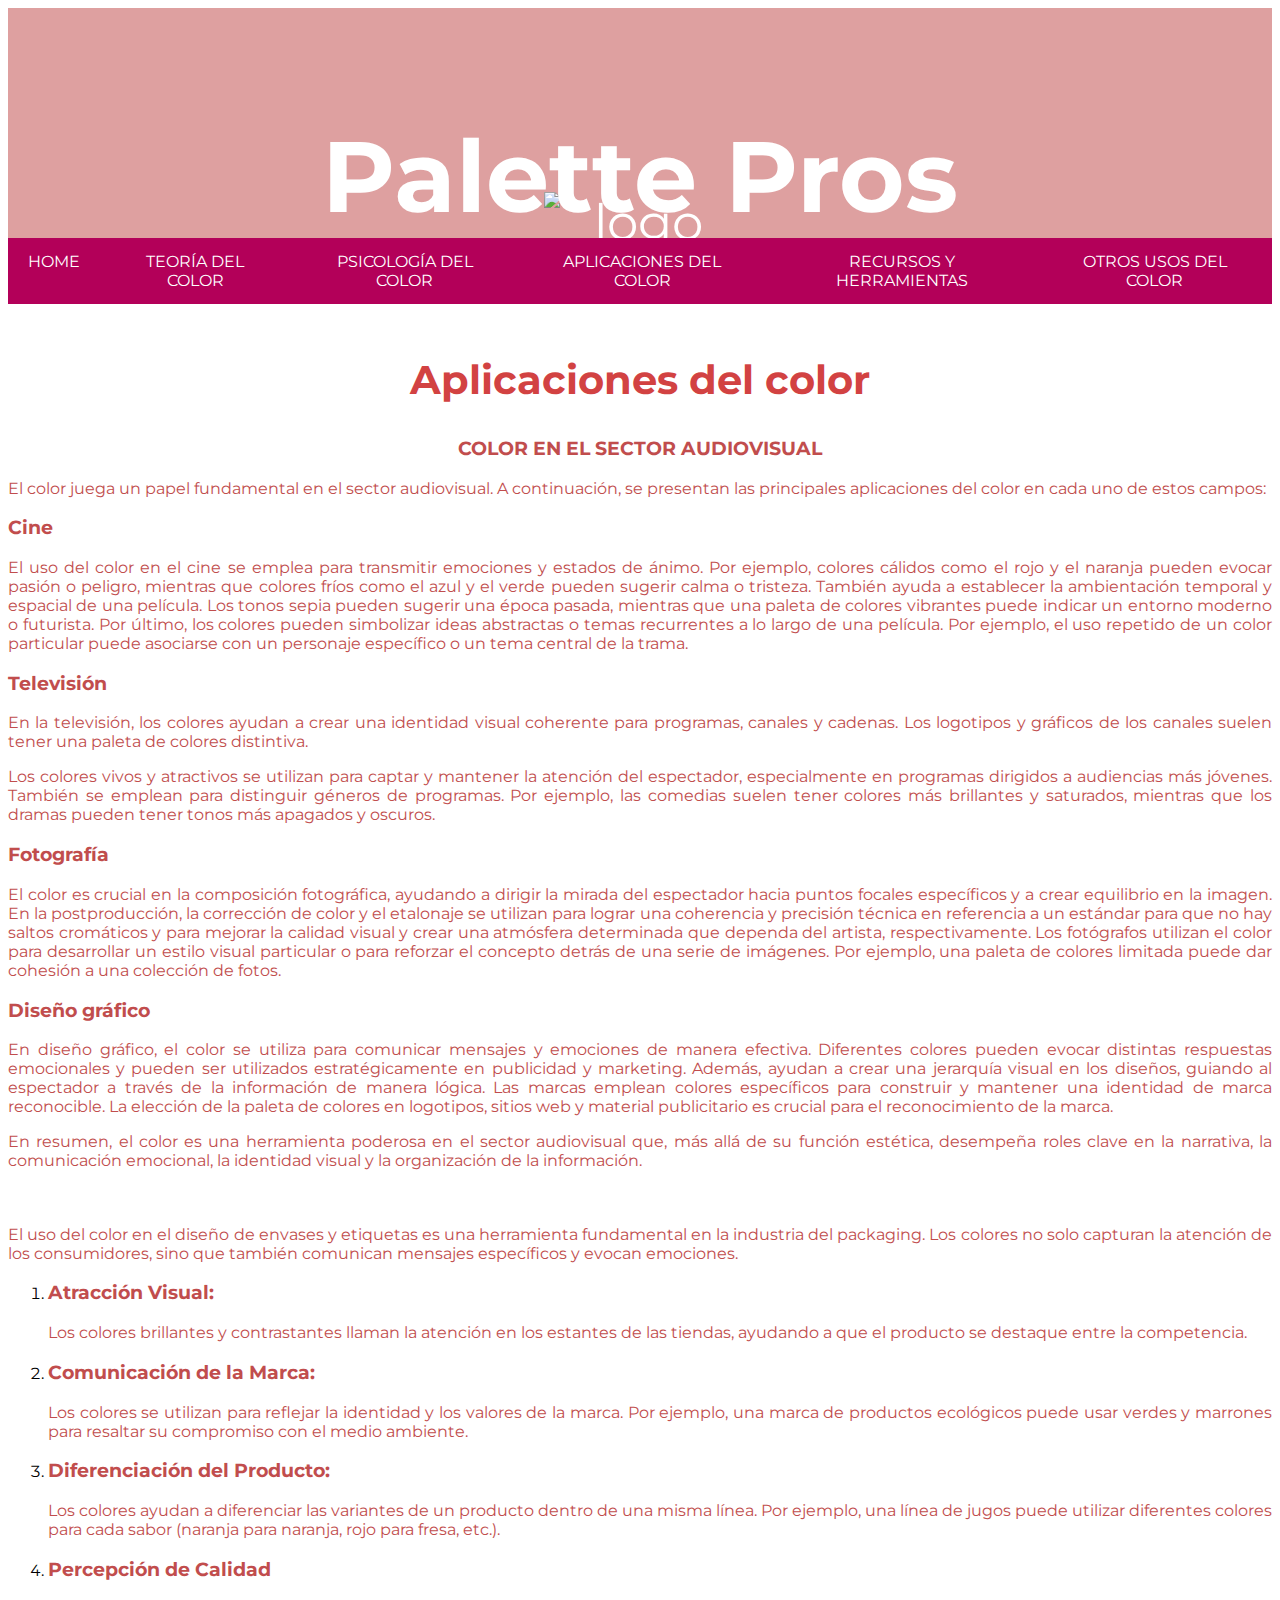
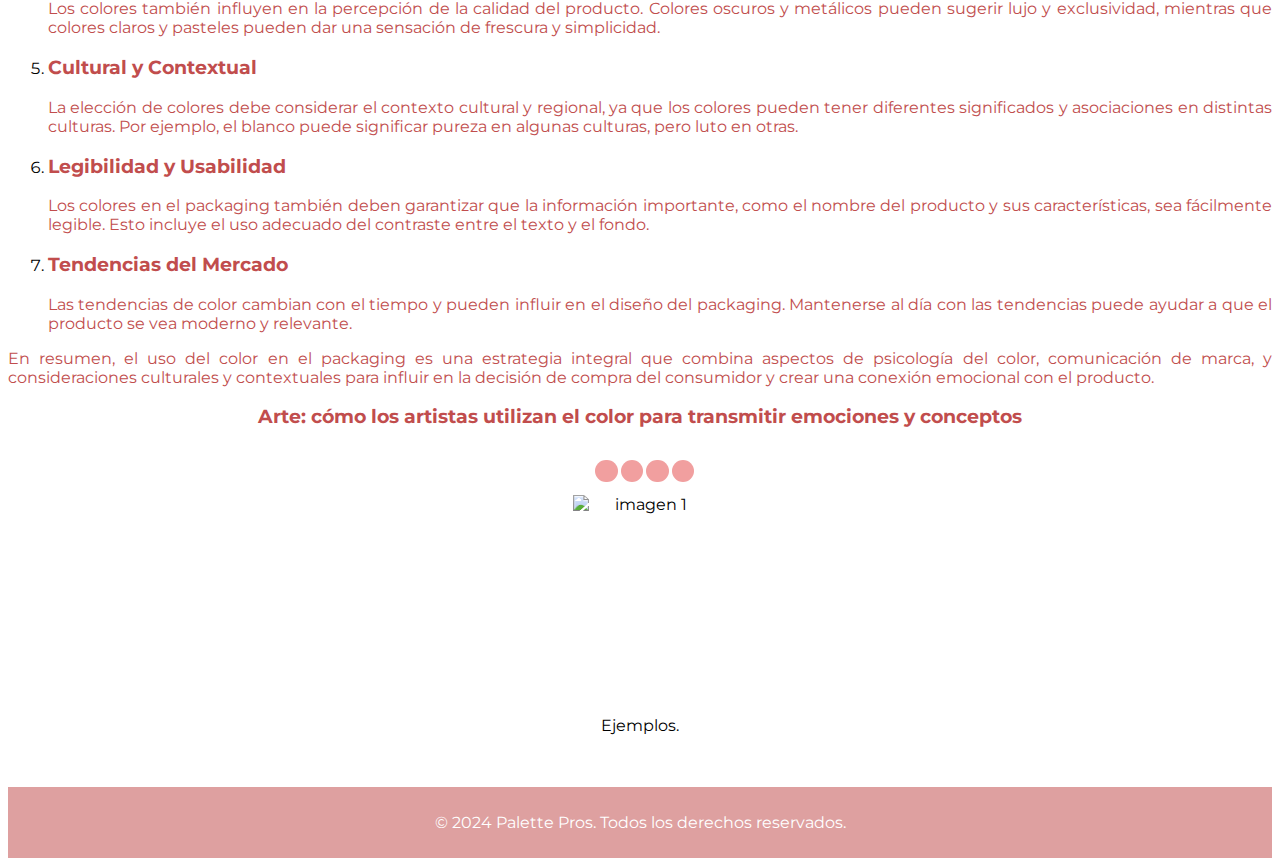
==== APLICACIONES DEL COLOR.html @ 99c12adb "palettepros" ====
<!doctype html>
<html>
<head>
<meta charset="utf-8">
<link rel="stylesheet" href="CSS TRABAJO.css">
<title>APLICACIONES DEL COLOR</title>
<style>
	@import url('https://fonts.googleapis.com/css2?family=Montserrat:ital,wght@0,100..900;1,100..900&display=swap');
</style>
</head>

<body>
	<header>
		<hgroup>
			<div class="container">
                <h1>Palette Pros</h1>
                    <figure class="logo">
                        <img src="imagenes/logo.png" alt="logo">
                    </figure>
                </div>
		</hgroup>
	</header>
	<nav>
	
		<ul>
		
			<li><a href="HOME.html">HOME</a></li>
			<li><a href="TEORIA DEL COLOR.html">TEORÍA DEL COLOR</a></li>
			<li><a href="PSICOLOGIA DEL COLOR.html">PSICOLOGÍA DEL COLOR</a></li>
            <li><a href="APLICACIONES DEL COLOR.html">APLICACIONES DEL COLOR</a></li>
			<li><a href="RECURSOS Y HERRAMIENTAS.html">RECURSOS Y HERRAMIENTAS</a></li>
			<li><a href="OTROS USOS DEL COLOR.html">OTROS USOS DEL COLOR</a></li>
		
		</ul>
	</nav>
	
		<main>
			<div id="info3" class="info-section">
				<h2>Aplicaciones del color</h2>
					<h3 div class="titulo"> COLOR EN EL SECTOR AUDIOVISUAL</h3>
						   
					 <p>El color juega un papel fundamental en el sector audiovisual. A continuación, se presentan las principales aplicaciones del color en cada uno de estos campos:</p>
							 
						   <h3>Cine</h3>
						   
					 <p> El uso del color en el cine se emplea para transmitir emociones y estados de ánimo. Por ejemplo, colores cálidos como el rojo y el naranja pueden evocar pasión o peligro, mientras que colores fríos como el azul y el verde pueden sugerir calma o tristeza. También ayuda a establecer la ambientación temporal y espacial de una película. Los tonos sepia pueden sugerir una época pasada, mientras que una paleta de colores vibrantes puede indicar un entorno moderno o futurista. Por último, los colores pueden simbolizar ideas abstractas o temas recurrentes a lo largo de una película. Por ejemplo, el uso repetido de un color particular puede asociarse con un personaje específico o un tema central de la trama.</p> 
							 
						   <h3> Televisión</h3>
						   
					 <p> En la televisión, los colores ayudan a crear una identidad visual coherente para programas, canales y cadenas. Los logotipos y gráficos de los canales suelen tener una paleta de colores distintiva.</p>
					 <p> Los colores vivos y atractivos se utilizan para captar y mantener la atención del espectador, especialmente en programas dirigidos a audiencias más jóvenes. También se emplean para distinguir géneros de programas. Por ejemplo, las comedias suelen tener colores más brillantes y saturados, mientras que los dramas pueden tener tonos más apagados y oscuros. </p> 
							 
						   <h3>Fotografía</h3>
						   
					 <p> El color es crucial en la composición fotográfica, ayudando a dirigir la mirada del espectador hacia puntos focales específicos y a crear equilibrio en la imagen. En la postproducción, la corrección de color y el etalonaje se utilizan para lograr una coherencia y precisión técnica en referencia a un estándar para que no hay saltos cromáticos y para mejorar la calidad visual y crear una atmósfera determinada que dependa del artista, respectivamente. Los fotógrafos utilizan el color para desarrollar un estilo visual particular o para reforzar el concepto detrás de una serie de imágenes. Por ejemplo, una paleta de colores limitada puede dar cohesión a una colección de fotos.</p> 
							 
						   <h3> Diseño gráfico </h3>
						   
					 <p> En diseño gráfico, el color se utiliza para comunicar mensajes y emociones de manera efectiva. Diferentes colores pueden evocar distintas respuestas emocionales y pueden ser utilizados estratégicamente en publicidad y marketing. Además, ayudan a crear una jerarquía visual en los diseños, guiando al espectador a través de la información de manera lógica. Las marcas emplean colores específicos para construir y mantener una identidad de marca reconocible. La elección de la paleta de colores en logotipos, sitios web y material publicitario es crucial para el reconocimiento de la marca. </p> 
					 <p> En resumen, el color es una herramienta poderosa en el sector audiovisual que, más allá de su función estética, desempeña roles clave en la narrativa, la comunicación emocional, la identidad visual y la organización de la información. </p> 
					 </article>
					 <article>

					 <p div class="article">El uso del color en el diseño de envases y etiquetas es una herramienta fundamental en la industria del packaging. Los colores no solo capturan la atención de los consumidores, sino que también comunican mensajes específicos y evocan emociones. </p>
					<ol type="1">
						<li><h3>Atracción Visual:</h3></li><p>Los colores brillantes y contrastantes llaman la atención en los estantes de las tiendas, ayudando a que el producto se destaque entre la competencia.</p>
						<li><h3>Comunicación de la Marca:</h3></li><p>Los colores se utilizan para reflejar la identidad y los valores de la marca. Por ejemplo, una marca de productos ecológicos puede usar verdes y marrones para resaltar su compromiso con el medio ambiente.</p>
						<li><h3>Diferenciación del Producto:</h3></li><p>Los colores ayudan a diferenciar las variantes de un producto dentro de una misma línea. Por ejemplo, una línea de jugos puede utilizar diferentes colores para cada sabor (naranja para naranja, rojo para fresa, etc.).</p>
						<li><h3>Percepción de Calidad</h3></li><p>Los colores también influyen en la percepción de la calidad del producto. Colores oscuros y metálicos pueden sugerir lujo y exclusividad, mientras que colores claros y pasteles pueden dar una sensación de frescura y simplicidad.</p>
						<li><h3>Cultural y Contextual</h3></li><p>La elección de colores debe considerar el contexto cultural y regional, ya que los colores pueden tener diferentes significados y asociaciones en distintas culturas. Por ejemplo, el blanco puede significar pureza en algunas culturas, pero luto en otras.</p>
						<li><h3>Legibilidad y Usabilidad</h3></li><p>Los colores en el packaging también deben garantizar que la información importante, como el nombre del producto y sus características, sea fácilmente legible. Esto incluye el uso adecuado del contraste entre el texto y el fondo.</p>
						<li><h3>Tendencias del Mercado</h3></li><p>Las tendencias de color cambian con el tiempo y pueden influir en el diseño del packaging. Mantenerse al día con las tendencias puede ayudar a que el producto se vea moderno y relevante.</p> 
					</ol>
					<p>En resumen, el uso del color en el packaging es una estrategia integral que combina aspectos de psicología del color, comunicación de marca, y consideraciones culturales y contextuales para influir en la decisión de compra del consumidor y crear una conexión emocional con el producto.</p>
					<h3 class="aplicaciones"> Arte: cómo los artistas utilizan el color para transmitir emociones y conceptos </h3>
				</article>
					<figure class="galeria">

						<div class="boton" id="bot1"></div>
						  <div class="boton" id="bot2"></div>
						  <div class="boton" id="bot3"></div>
						  <div class="boton" id="bot4"></div>
						 
	
						<div class="tira">
	
						<img src="imagenes/foto1.jpeg" alt="imagen 1">
						<img src="imagenes/foto2.jpeg" alt="imagen 2">
						<img src="imagenes/foto3.jpeg" alt="imagen 3">
						<img src="imagenes/foto4.jpeg" alt="imagen 4">
	
						</div>
					  
						<figcaption>Ejemplos.</figcaption>
	
					  </figure>
						
			</div>
           
            
        
            <footer>
                <div class="container">
                    <p>&copy; 2024 Palette Pros. Todos los derechos reservados.</p>
                </div>
            </footer>
		</main>
</body>
</html>
---- CSS TRABAJO.css ----
@charset "utf-8";
/* CSS Document */
a{text-decoration: none;color: #d35151;}

nav ul{text-decoration: none;}      

body {font-family: "Montserrat", sans-serif;font-optical-sizing: auto;font-weight:weight;font-style: normal;}

.container {width: 80%;margin: auto;overflow: hidden;}

header {background: #dea0a0;color: #fff;padding-top: 40px; font-size: 50px; text-align: center;}

header a {color: #fff;text-decoration: none;text-transform: uppercase;font-size: 16px;}

header ul {padding: 0;list-style: none;}

header li {display: inline;padding: 0 20px 0 20px;}

header #branding {text-align: center;}

header nav {text-align: center;margin-top: 10px;}

section {padding: 20px 0;text-align: center;}

section#home {background: #edd3d7;color: #d38585; text-align: center;}

section#about, section#contact {background: #fff;color: #d35151;text-align: center;}

section#portfolio {background: #fff;color: #d35151;text-align: left;}

section h2 {padding-bottom: 10px;margin-bottom: 20px;border-bottom: 1px solid #dea0a0;text-align: center;}

footer {background: #dea0a0;color: #fff;text-align: center;padding: 10px 0;margin-top: 20px;}

.info-section{text-align: justify;}

.titulo{text-align: center;}

.info-section h2{color: #d24242;}

.info-section h3{color: #c14d4d;}

.info-section p {color: #c14d4d;}

.container h2{color: #d24242;}

.article{padding-top:3vw;}

u{text-decoration: underline;}

.gallery {display: flex;flex-wrap: nowrap;overflow-x: auto;scroll-snap-type: x mandatory;-webkit-overflow-scrolling: touch; width: 30vw; margin-left:auto; margin-right:auto; margin-bottom: 2%;}

.gallery-item {flex: 0 0 auto;width: 100%;scroll-snap-align: start;position: relative}

.gallery-item img {width: 100%;height: auto;display: block;}

.logo img{width: 15vw;margin-top:-12%;margin-left:auto;margin-bottom: -7%; margin-right: auto;  display: block; }

.aplicaciones{text-align: center;}

.galeria {width: 14vw; height: 25vw; position: relative; margin: auto; overflow-x: hidden;}
.boton {width: 1.75vw; height: 1.75vw; background: rgb(241, 159, 159); border-radius: 50%; position: absolute;text-align: center;margin-top: 1vw;}
.boton:hover {background: darkgrey;}

    #bot1 {left: 3.5vw;}
	#bot2 {left: 5.5vw;}
	#bot3 {left: 7.5vw;}
	#bot4 {left: 9.5vw;}
	

.tira {width: 77vw; padding: -1vw; position: absolute; left: 0; top: 2vw; transition: left 1s linear;}
.galeria img {width: 11vw; margin: 1.75vw; display: inline-block;text-align: center;}
.galeria figcaption {position: relative; top: 21vw; text-align: center;}

	#bot1:hover ~ .tira {left: 0vw;}
	#bot2:hover ~ .tira {left: -16vw;}
	#bot3:hover ~ .tira {left: -31vw;}
	#bot4:hover ~ .tira {left: -46vw;}

nav {
	background-color: #b30059; 
	width: 100%;
	overflow: hidden;
}

ul {
	list-style-type: none;
	margin: 0;
	padding: 0;
	display: flex;
	justify-content: space-around;
}

ul li {
	display: inline;
}

ul li a {
	display: block;
	color: white;
	text-align: center;
	padding: 14px 20px;
	text-decoration: none;
}

ul li a:hover {
	background-color: #fa87ad;
}

h2 {
	text-align: center; margin-top: 4%; font-size: 250%; color:#b30059 ;
}

.cuerpo {
	display: flex;
	flex-direction: column;
	align-items: center;
	height: 100vh;
	margin: 0;
	margin-top: 4%;
	margin-bottom: 4%;
  }
  
  .circle-container {
	position: relative;
	width: 500px;
	height: 500px;
	margin-bottom: 50px;
  }
  
  .color-circle {
	position: absolute;
	width: 70px;
	height: 70px;
	border-radius: 50%;
	cursor: pointer;
	transition: transform 0.2s;
  }
  
  .color-circle:hover {
	transform: scale(1.2);
  }
  
  .color-info {
	display: none;
	position: absolute;
	top: 30%;
	left: 50%;
	transform: translate(-50%, -50%);
	background: rgba(255, 255, 255, 0.9);
	padding: 20px;
	border-radius: 10px;
	box-shadow: 0 0 10px rgba(0, 0, 0, 0.1);
	z-index: 10;
  }
  
  .color-info-small {
	display: none;
	position: absolute;
	top: 70%;
	left: 50%;
	transform: translate(-50%, -50%);
	background-color: rgba(255, 255, 255, 0.9);
	padding: 20px;
	border-radius: 10px;
	box-shadow: 0 0 10px rgba(0, 0, 0, 0.1);
	z-index: 10;
  }
  
  .color-info {
	width: 250px;
  }
  
  .color-info-small {
	width: 220px;
	padding: 10px;
	font-size: 0.9em;
  }
  
  .color-circle:hover + .color-info,
  .color-circle:hover + .color-info + .color-info-small {
	display: block;
  }
  
  /* Positioning the color circles */
  #amarillo { top: 10%; left: 50%; background: yellow; transform: translate(-50%, -50%); }
  #naranja { top: 30%; left: 85%; background: orange; transform: translate(-50%, -50%); }
  #rojo { top: 70%; left: 85%; background: red; transform: translate(-50%, -50%); }
  #violeta { top: 90%; left: 50%; background: rgb(88, 53, 129); transform: translate(-50%, -50%); }
  #azul { top: 70%; left: 15%; background: blue; transform: translate(-50%, -50%); }
  #verde { top: 30%; left: 15%; background: green; transform: translate(-50%, -50%); }
  
  #blanco { top: 120%; left: 50%; background: white; transform: translate(-50%, -50%); border: 1px solid #ccc; }
  #gris { top: 10%; left: -10%; background: gray; transform: translate(-50%, -50%); }
  #negro { top: 10%; left: 110%; background: black; transform: translate(-50%, -50%); }
  
  .line-container {
	display: none; /* Hide the line container */
  }
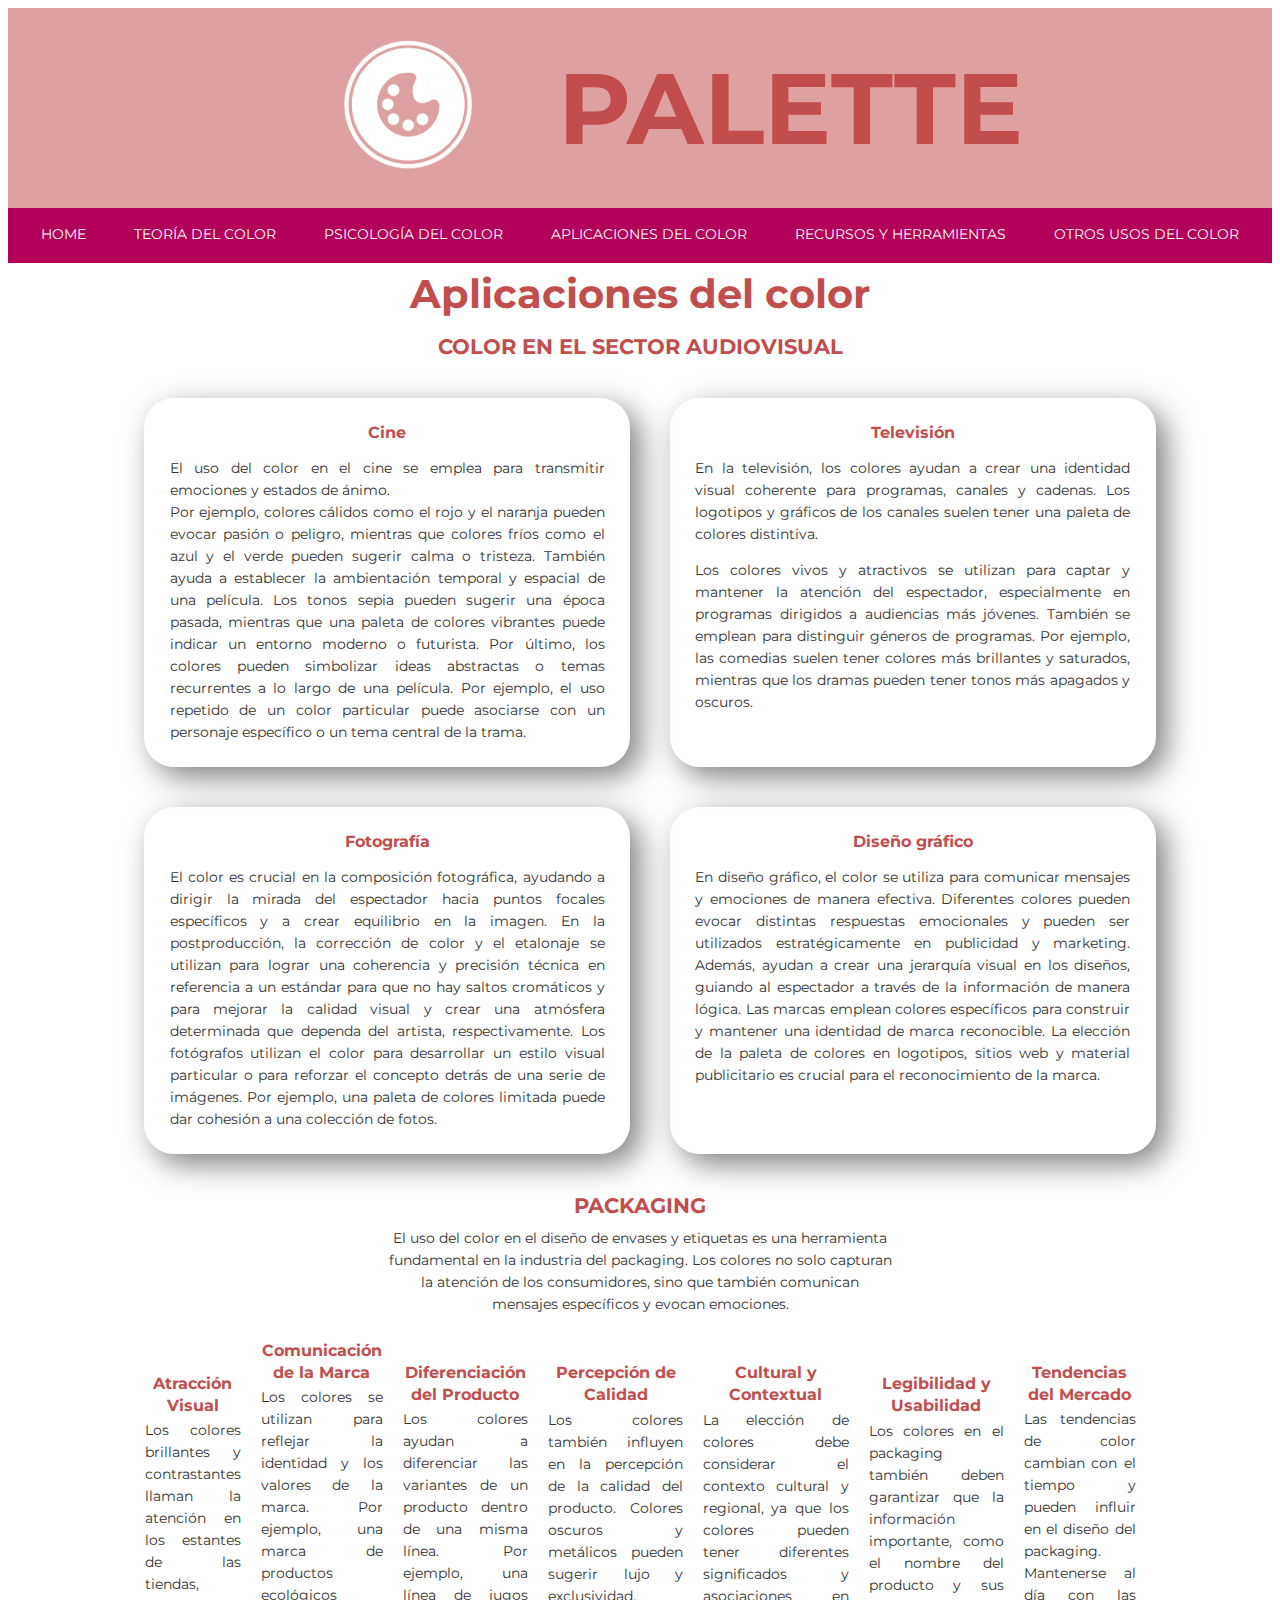
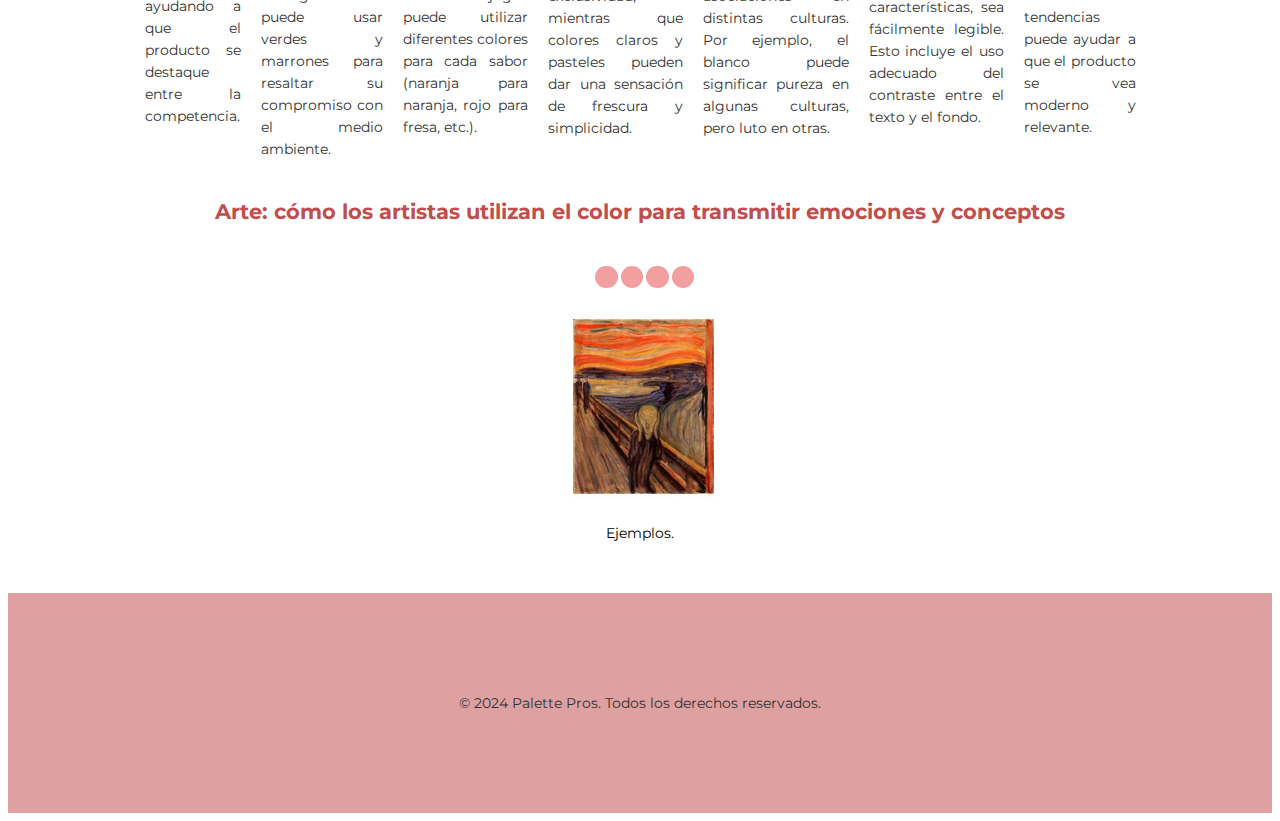
==== commit d532c64a: "optimization" ====
--- a/APLICACIONES DEL COLOR.html
+++ b/APLICACIONES DEL COLOR.html
@@ -2,7 +2,7 @@
 <html>
 <head>
 <meta charset="utf-8">
-<link rel="stylesheet" href="CSS TRABAJO.css">
+<link rel="stylesheet" href="CSS TRABAJO123.css">
 <title>APLICACIONES DEL COLOR</title>
 <style>
 	@import url('https://fonts.googleapis.com/css2?family=Montserrat:ital,wght@0,100..900;1,100..900&display=swap');
@@ -11,100 +11,117 @@
 
 <body>
 	<header>
-		<hgroup>
-			<div class="container">
-                <h1>Palette Pros</h1>
-                    <figure class="logo">
-                        <img src="imagenes/logo.png" alt="logo">
-                    </figure>
-                </div>
-		</hgroup>
+		<div class="container">
+			<div class="logo"></div>
+			<h1>Palette</h1>
+		</div>
 	</header>
 	<nav>
-	
-		<ul>
-		
-			<li><a href="HOME.html">HOME</a></li>
-			<li><a href="TEORIA DEL COLOR.html">TEORÍA DEL COLOR</a></li>
-			<li><a href="PSICOLOGIA DEL COLOR.html">PSICOLOGÍA DEL COLOR</a></li>
-            <li><a href="APLICACIONES DEL COLOR.html">APLICACIONES DEL COLOR</a></li>
-			<li><a href="RECURSOS Y HERRAMIENTAS.html">RECURSOS Y HERRAMIENTAS</a></li>
-			<li><a href="OTROS USOS DEL COLOR.html">OTROS USOS DEL COLOR</a></li>
-		
-		</ul>
+		<a href="index.html">HOME</a>
+		<a href="TEORIA DEL COLOR.html">TEORÍA DEL COLOR</a>
+		<a href="PSICOLOGIA DEL COLOR.html">PSICOLOGÍA DEL COLOR</a>
+		<a href="APLICACIONES DEL COLOR.html">APLICACIONES DEL COLOR</a>
+		<a href="RECURSOS Y HERRAMIENTAS.html">RECURSOS Y HERRAMIENTAS</a>
+		<a href="OTROS USOS DEL COLOR.html">OTROS USOS DEL COLOR</a>
 	</nav>
-	
-		<main>
-			<div id="info3" class="info-section">
-				<h2>Aplicaciones del color</h2>
-					<h3 div class="titulo"> COLOR EN EL SECTOR AUDIOVISUAL</h3>
-						   
-					 <p>El color juega un papel fundamental en el sector audiovisual. A continuación, se presentan las principales aplicaciones del color en cada uno de estos campos:</p>
-							 
-						   <h3>Cine</h3>
-						   
-					 <p> El uso del color en el cine se emplea para transmitir emociones y estados de ánimo. Por ejemplo, colores cálidos como el rojo y el naranja pueden evocar pasión o peligro, mientras que colores fríos como el azul y el verde pueden sugerir calma o tristeza. También ayuda a establecer la ambientación temporal y espacial de una película. Los tonos sepia pueden sugerir una época pasada, mientras que una paleta de colores vibrantes puede indicar un entorno moderno o futurista. Por último, los colores pueden simbolizar ideas abstractas o temas recurrentes a lo largo de una película. Por ejemplo, el uso repetido de un color particular puede asociarse con un personaje específico o un tema central de la trama.</p> 
-							 
-						   <h3> Televisión</h3>
-						   
-					 <p> En la televisión, los colores ayudan a crear una identidad visual coherente para programas, canales y cadenas. Los logotipos y gráficos de los canales suelen tener una paleta de colores distintiva.</p>
-					 <p> Los colores vivos y atractivos se utilizan para captar y mantener la atención del espectador, especialmente en programas dirigidos a audiencias más jóvenes. También se emplean para distinguir géneros de programas. Por ejemplo, las comedias suelen tener colores más brillantes y saturados, mientras que los dramas pueden tener tonos más apagados y oscuros. </p> 
-							 
-						   <h3>Fotografía</h3>
-						   
-					 <p> El color es crucial en la composición fotográfica, ayudando a dirigir la mirada del espectador hacia puntos focales específicos y a crear equilibrio en la imagen. En la postproducción, la corrección de color y el etalonaje se utilizan para lograr una coherencia y precisión técnica en referencia a un estándar para que no hay saltos cromáticos y para mejorar la calidad visual y crear una atmósfera determinada que dependa del artista, respectivamente. Los fotógrafos utilizan el color para desarrollar un estilo visual particular o para reforzar el concepto detrás de una serie de imágenes. Por ejemplo, una paleta de colores limitada puede dar cohesión a una colección de fotos.</p> 
-							 
-						   <h3> Diseño gráfico </h3>
-						   
-					 <p> En diseño gráfico, el color se utiliza para comunicar mensajes y emociones de manera efectiva. Diferentes colores pueden evocar distintas respuestas emocionales y pueden ser utilizados estratégicamente en publicidad y marketing. Además, ayudan a crear una jerarquía visual en los diseños, guiando al espectador a través de la información de manera lógica. Las marcas emplean colores específicos para construir y mantener una identidad de marca reconocible. La elección de la paleta de colores en logotipos, sitios web y material publicitario es crucial para el reconocimiento de la marca. </p> 
-					 <p> En resumen, el color es una herramienta poderosa en el sector audiovisual que, más allá de su función estética, desempeña roles clave en la narrativa, la comunicación emocional, la identidad visual y la organización de la información. </p> 
-					 </article>
-					 <article>
+	<main>
+		<h1>Aplicaciones del color</h1>
+		<div class="info-section">
+			<h2> COLOR EN EL SECTOR AUDIOVISUAL</h2>
+			<div class="apc-art1">
+				<div class="grid-wrapper">
+					<article>
+							<div>						
+								<h3>Cine</h3>						   
+								<p> El uso del color en el cine se emplea para transmitir emociones y estados de ánimo.<br>Por ejemplo, colores cálidos como el rojo y el naranja pueden evocar pasión o peligro, mientras que colores fríos como el azul y el verde pueden sugerir calma o tristeza. También ayuda a establecer la ambientación temporal y espacial de una película. Los tonos sepia pueden sugerir una época pasada, mientras que una paleta de colores vibrantes puede indicar un entorno moderno o futurista. Por último, los colores pueden simbolizar ideas abstractas o temas recurrentes a lo largo de una película. Por ejemplo, el uso repetido de un color particular puede asociarse con un personaje específico o un tema central de la trama.</p> 
+							</div>
+					</article>
+					<article>	
+							<div>			
+								<h3> Televisión</h3>						   
+								<p> En la televisión, los colores ayudan a crear una identidad visual coherente para programas, canales y cadenas. Los logotipos y gráficos de los canales suelen tener una paleta de colores distintiva.</p>
+								<p> Los colores vivos y atractivos se utilizan para captar y mantener la atención del espectador, especialmente en programas dirigidos a audiencias más jóvenes. También se emplean para distinguir géneros de programas. Por ejemplo, las comedias suelen tener colores más brillantes y saturados, mientras que los dramas pueden tener tonos más apagados y oscuros. </p> 
+							</div>
+					</article>
+					<article>		
+							<div>		
+								<h3>Fotografía</h3>						   
+								<p> El color es crucial en la composición fotográfica, ayudando a dirigir la mirada del espectador hacia puntos focales específicos y a crear equilibrio en la imagen. En la postproducción, la corrección de color y el etalonaje se utilizan para lograr una coherencia y precisión técnica en referencia a un estándar para que no hay saltos cromáticos y para mejorar la calidad visual y crear una atmósfera determinada que dependa del artista, respectivamente. Los fotógrafos utilizan el color para desarrollar un estilo visual particular o para reforzar el concepto detrás de una serie de imágenes. Por ejemplo, una paleta de colores limitada puede dar cohesión a una colección de fotos.</p> 
+							</div>
+					</article>
+					<article>
+							<div>			
+								<h3> Diseño gráfico </h3>
+								<p> En diseño gráfico, el color se utiliza para comunicar mensajes y emociones de manera efectiva. Diferentes colores pueden evocar distintas respuestas emocionales y pueden ser utilizados estratégicamente en publicidad y marketing. Además, ayudan a crear una jerarquía visual en los diseños, guiando al espectador a través de la información de manera lógica. Las marcas emplean colores específicos para construir y mantener una identidad de marca reconocible. La elección de la paleta de colores en logotipos, sitios web y material publicitario es crucial para el reconocimiento de la marca. </p> 
+							</div>	
+					</article>
+				</div>
+			</div>
 
-					 <p div class="article">El uso del color en el diseño de envases y etiquetas es una herramienta fundamental en la industria del packaging. Los colores no solo capturan la atención de los consumidores, sino que también comunican mensajes específicos y evocan emociones. </p>
-					<ol type="1">
-						<li><h3>Atracción Visual:</h3></li><p>Los colores brillantes y contrastantes llaman la atención en los estantes de las tiendas, ayudando a que el producto se destaque entre la competencia.</p>
-						<li><h3>Comunicación de la Marca:</h3></li><p>Los colores se utilizan para reflejar la identidad y los valores de la marca. Por ejemplo, una marca de productos ecológicos puede usar verdes y marrones para resaltar su compromiso con el medio ambiente.</p>
-						<li><h3>Diferenciación del Producto:</h3></li><p>Los colores ayudan a diferenciar las variantes de un producto dentro de una misma línea. Por ejemplo, una línea de jugos puede utilizar diferentes colores para cada sabor (naranja para naranja, rojo para fresa, etc.).</p>
-						<li><h3>Percepción de Calidad</h3></li><p>Los colores también influyen en la percepción de la calidad del producto. Colores oscuros y metálicos pueden sugerir lujo y exclusividad, mientras que colores claros y pasteles pueden dar una sensación de frescura y simplicidad.</p>
-						<li><h3>Cultural y Contextual</h3></li><p>La elección de colores debe considerar el contexto cultural y regional, ya que los colores pueden tener diferentes significados y asociaciones en distintas culturas. Por ejemplo, el blanco puede significar pureza en algunas culturas, pero luto en otras.</p>
-						<li><h3>Legibilidad y Usabilidad</h3></li><p>Los colores en el packaging también deben garantizar que la información importante, como el nombre del producto y sus características, sea fácilmente legible. Esto incluye el uso adecuado del contraste entre el texto y el fondo.</p>
-						<li><h3>Tendencias del Mercado</h3></li><p>Las tendencias de color cambian con el tiempo y pueden influir en el diseño del packaging. Mantenerse al día con las tendencias puede ayudar a que el producto se vea moderno y relevante.</p> 
-					</ol>
-					<p>En resumen, el uso del color en el packaging es una estrategia integral que combina aspectos de psicología del color, comunicación de marca, y consideraciones culturales y contextuales para influir en la decisión de compra del consumidor y crear una conexión emocional con el producto.</p>
-					<h3 class="aplicaciones"> Arte: cómo los artistas utilizan el color para transmitir emociones y conceptos </h3>
-				</article>
-					<figure class="galeria">
+			<div class="apc-art2">
+			<h2>PACKAGING</h2>
+			<p id="apc-art2-p">El uso del color en el diseño de envases y etiquetas es una herramienta fundamental en la industria del packaging. Los colores no solo capturan la atención de los consumidores, sino que también comunican mensajes específicos y evocan emociones. </p>
+				<div class="apc-art2-flexbox-container">
+					<div>
+						<h3>Atracción Visual</h3>
+						<p>Los colores brillantes y contrastantes llaman la atención en los estantes de las tiendas, ayudando a que el producto se destaque entre la competencia.</p>
+					</div>
+					<div>
+						<h3>Comunicación de la Marca</h3>
+						<p>Los colores se utilizan para reflejar la identidad y los valores de la marca. Por ejemplo, una marca de productos ecológicos puede usar verdes y marrones para resaltar su compromiso con el medio ambiente.</p>
+					</div>
+					<div>
+						<h3>Diferenciación del Producto</h3>
+						<p>Los colores ayudan a diferenciar las variantes de un producto dentro de una misma línea. Por ejemplo, una línea de jugos puede utilizar diferentes colores para cada sabor (naranja para naranja, rojo para fresa, etc.).</p>
+					</div>
+					<div>
+						<h3>Percepción de Calidad</h3>
+						<p>Los colores también influyen en la percepción de la calidad del producto. Colores oscuros y metálicos pueden sugerir lujo y exclusividad, mientras que colores claros y pasteles pueden dar una sensación de frescura y simplicidad.</p>
+					</div>
+					<div>
+						<h3>Cultural y Contextual</h3>
+						<p>La elección de colores debe considerar el contexto cultural y regional, ya que los colores pueden tener diferentes significados y asociaciones en distintas culturas. Por ejemplo, el blanco puede significar pureza en algunas culturas, pero luto en otras.</p>
+					</div>
+					<div>
+						<h3>Legibilidad y Usabilidad</h3>
+						<p>Los colores en el packaging también deben garantizar que la información importante, como el nombre del producto y sus características, sea fácilmente legible. Esto incluye el uso adecuado del contraste entre el texto y el fondo.</p>
+					</div>
+					<div>
+						<h3>Tendencias del Mercado</h3>
+						<p>Las tendencias de color cambian con el tiempo y pueden influir en el diseño del packaging. Mantenerse al día con las tendencias puede ayudar a que el producto se vea moderno y relevante.</p> 
+					</div>
+				</div>
+			</div>
+		<div>
+		<div class="apc-art3">
+			<h2 class="aplicaciones"> Arte: cómo los artistas utilizan el color para transmitir emociones y conceptos </h3>
+		</div>
+		<div class="apc-gallery">
+			<figure class="galeria">
 
-						<div class="boton" id="bot1"></div>
-						  <div class="boton" id="bot2"></div>
-						  <div class="boton" id="bot3"></div>
-						  <div class="boton" id="bot4"></div>
-						 
-	
-						<div class="tira">
-	
-						<img src="imagenes/foto1.jpeg" alt="imagen 1">
-						<img src="imagenes/foto2.jpeg" alt="imagen 2">
-						<img src="imagenes/foto3.jpeg" alt="imagen 3">
-						<img src="imagenes/foto4.jpeg" alt="imagen 4">
-	
-						</div>
-					  
-						<figcaption>Ejemplos.</figcaption>
-	
-					  </figure>
-						
-			</div>
-           
-            
-        
-            <footer>
-                <div class="container">
-                    <p>&copy; 2024 Palette Pros. Todos los derechos reservados.</p>
-                </div>
-            </footer>
-		</main>
+				<div class="boton" id="bot1"></div>
+				<div class="boton" id="bot2"></div>
+				<div class="boton" id="bot3"></div>
+				<div class="boton" id="bot4"></div>
+
+				<div class="tira">
+					<img src="imagenes/foto1.jpeg" alt="imagen 1">
+					<img src="imagenes/foto2.jpeg" alt="imagen 2">
+					<img src="imagenes/foto3.jpeg" alt="imagen 3">
+					<img src="imagenes/foto4.jpeg" alt="imagen 4">
+				</div>
+				
+				<figcaption>Ejemplos.</figcaption>
+
+			</figure>
+		</div>
+	</main>
+	<footer>
+		<div class="container">
+			<p>&copy; 2024 Palette Pros. Todos los derechos reservados.</p>
+		</div>
+	</footer>
+
 </body>
 </html>
 
--- a/CSS TRABAJO123.css
+++ b/CSS TRABAJO123.css
@@ -0,0 +1,377 @@
+@charset "utf-8";
+/* CSS Document */
+body {
+	font: 14px/22px "Montserrat", sans-serif;
+	font-optical-sizing: auto;
+}
+
+main {
+	width: 80%;
+	margin: auto;
+}
+
+main h1 {
+	font-size: 40px;
+}
+
+h1{
+	margin: 2% auto;
+	color:#c14d4d;
+	text-align: center;
+	width: 100%;
+}
+
+h2, h3{
+	margin: 3% auto;
+	color:#c14d4d ;
+	width: 100%;
+	text-align: center;
+}
+
+p {
+	color:#333333;
+}
+
+a{
+	text-decoration: none;
+	color: #d35151;
+}
+
+header {
+	background: #dea0a0;
+	color: #fff;
+	align-content: center;
+}
+
+.container {
+	overflow: hidden;
+	display: flex;
+	flex-flow: row nowrap;
+	justify-content: center;
+	align-items: center;
+	width: 100%;
+	margin: auto;
+	height: 200px;
+}
+
+.logo{
+	background-image: url(imagenes/logo.png);
+	background-size: cover;
+	background-position: center;
+	width: 300px;
+	height: 300px;
+}
+
+.container h1{
+	overflow: hidden;
+	margin: 0;
+	padding: 0;
+	text-transform: uppercase;
+	width: auto;
+	font-size: 100px;
+	line-height: 100px;
+}
+
+nav {
+	background-color: #b30059;
+	width: 100%;
+	height: 55px;
+	overflow: hidden;
+	display: flex;
+	flex-flow: row nowrap; 
+	justify-content: space-evenly;
+}
+
+nav a {
+	list-style-type: none;
+	text-align: center;
+	color: #fff;
+	padding: 15px 15px;
+}
+
+nav a:hover {
+	background-color: #fff;
+	color: black;
+}
+
+nav a.active {
+	background-color: #04AA6D;
+	color: white;
+}
+.apc-art1 {
+	width:100%;
+	height:100%;
+}
+
+.grid-wrapper {
+	margin: 20px auto;
+	width:100%;
+	height:100%;
+	display: grid;
+	grid-template-columns: 50% 50%;
+	grid-column-gap: 20px;
+	grid-row-gap: 20px;
+}
+
+.grid-wrapper article {
+	margin: 10px;
+	border-radius: 30px;
+	padding: 2% 5%;
+	box-shadow: 10px 10px 30px 0px rgba(0,0,0,0.50);
+}
+
+.grid-wrapper article div h3 {
+	text-align: center;
+	width: 100%;
+}
+
+.grid-wrapper article div p {
+	text-align: justify;
+	width: 100%;
+}
+
+.apc-art2 h2{
+	width:100%;
+	text-align: center;
+	margin-bottom: 1%;
+}
+
+.apc-art2 p{
+	text-align: justify;
+	margin: auto;
+}
+
+.apc-art2-flexbox-container {
+	width:100%;
+	height:100%;
+	text-align: center;
+	margin: auto;
+	display: flex;
+	flex-flow: row nowrap;
+}
+
+.apc-art2-flexbox-container div{
+	flex: auto auto;
+	width:auto;
+	height:auto;
+	text-align: center;
+	margin: auto;
+	padding: 1%;
+}
+
+#apc-art2-p {
+	margin: 1% auto;
+	width: 50%;
+	text-align: center;
+}
+
+ section {
+	padding: 20px 0;
+	text-align: center;
+}
+ section#home {
+	background: #edd3d7;
+	color: #d38585;
+	 text-align: center;
+}
+ section#about, section#contact {
+	background: #fff;
+	color: #d35151;
+	text-align: center;
+}
+ section#portfolio {
+	background: #fff;
+	color: #d35151;
+	text-align: left;
+}
+
+ footer {
+	background: #dea0a0;
+	color: #fff;
+	text-align: center;
+	padding: 10px 0;
+	margin-top: 20px;
+}
+ .info-section{
+	text-align: justify;
+	width: 100%;
+}
+
+ u{
+	text-decoration: underline;
+}
+ .gallery {
+	display: flex;
+	flex-wrap: nowrap;
+	overflow-x: auto;
+	scroll-snap-type: x mandatory;
+	-webkit-overflow-scrolling: touch;
+	 width: 30vw;
+	 margin-left:auto;
+	 margin-right:auto;
+	 margin-bottom: 2%;
+}
+ .gallery-item {
+	flex: 0 0 auto;
+	width: 100%;
+	scroll-snap-align: start;
+	position: relative
+}
+ .gallery-item img {
+	width: 100%;
+	height: auto;
+	display: block;
+}
+
+ .aplicaciones{
+	text-align: center;
+}
+ .galeria {
+	width: 14vw;
+	 height: 25vw;
+	 position: relative;
+	 margin: auto;
+	 overflow-x: hidden;
+}
+ .boton {
+	width: 1.75vw;
+	 height: 1.75vw;
+	 background: rgb(241, 159, 159);
+	 border-radius: 50%;
+	 position: absolute;
+	text-align: center;
+	margin-top: 1vw;
+}
+ .boton:hover {
+	background: darkgrey;
+}
+ #bot1 {
+	left: 3.5vw;
+}
+ #bot2 {
+	left: 5.5vw;
+}
+ #bot3 {
+	left: 7.5vw;
+}
+ #bot4 {
+	left: 9.5vw;
+}
+ .tira {
+	width: 77vw;
+	 padding: -1vw;
+	 position: absolute;
+	 left: 0;
+	 top: 2vw;
+	 transition: left 1s linear;
+}
+ .galeria img {
+	width: 11vw;
+	 margin: 1.75vw;
+	 display: inline-block;
+	text-align: center;
+}
+ .galeria figcaption {
+	position: relative;
+	 top: 21vw;
+	 text-align: center;
+}
+ #bot1:hover ~ .tira {
+	left: 0vw;
+}
+ #bot2:hover ~ .tira {
+	left: -16vw;
+}
+ #bot3:hover ~ .tira {
+	left: -31vw;
+}
+ #bot4:hover ~ .tira {
+	left: -46vw;
+}
+ 
+.cuerpo {
+	display: flex;
+	flex-direction: column;
+	align-items: center;
+	height: 100vh;
+	margin: 0;
+	margin-top: 4%;
+	margin-bottom: 4%;
+  }
+  
+  .circle-container {
+	position: relative;
+	width: 100px;
+	height: 100px;
+	margin-bottom: 50px;
+  }
+  
+  .color-circle {
+	position: absolute;
+	width: 70px;
+	height: 70px;
+	border-radius: 50%;
+	cursor: pointer;
+	transition: transform 0.2s;
+  }
+  
+  .color-circle:hover {
+	transform: scale(1.2);
+  }
+  
+  .color-info {
+	display: none;
+	position: absolute;
+	top: 30%;
+	left: 50%;
+	transform: translate(-50%, -50%);
+	background: rgba(255, 255, 255, 0.9);
+	padding: 20px;
+	border-radius: 10px;
+	box-shadow: 0 0 10px rgba(0, 0, 0, 0.1);
+	z-index: 10;
+  }
+  
+  .color-info-small {
+	display: none;
+	position: absolute;
+	top: 70%;
+	left: 50%;
+	transform: translate(-50%, -50%);
+	background-color: rgba(255, 255, 255, 0.9);
+	padding: 20px;
+	border-radius: 10px;
+	box-shadow: 0 0 10px rgba(0, 0, 0, 0.1);
+	z-index: 10;
+  }
+  
+  .color-info {
+	width: 250px;
+  }
+  
+  .color-info-small {
+	width: 220px;
+	padding: 10px;
+	font-size: 0.9em;
+  }
+  
+  .color-circle:hover + .color-info,
+  .color-circle:hover + .color-info + .color-info-small {
+	display: block;
+  }
+  
+  /* Positioning the color circles */
+  #amarillo { top: 10%; left: 50%; background: yellow; transform: translate(-50%, -50%); }
+  #naranja { top: 30%; left: 85%; background: orange; transform: translate(-50%, -50%); }
+  #rojo { top: 70%; left: 85%; background: red; transform: translate(-50%, -50%); }
+  #violeta { top: 90%; left: 50%; background: rgb(88, 53, 129); transform: translate(-50%, -50%); }
+  #azul { top: 70%; left: 15%; background: blue; transform: translate(-50%, -50%); }
+  #verde { top: 30%; left: 15%; background: green; transform: translate(-50%, -50%); }
+  
+  #blanco { top: 120%; left: 50%; background: white; transform: translate(-50%, -50%); border: 1px solid #ccc; }
+  #gris { top: 10%; left: -10%; background: gray; transform: translate(-50%, -50%); }
+  #negro { top: 10%; left: 110%; background: black; transform: translate(-50%, -50%); }
+  
+  .line-container {
+	display: none; /* Hide the line container */
+  }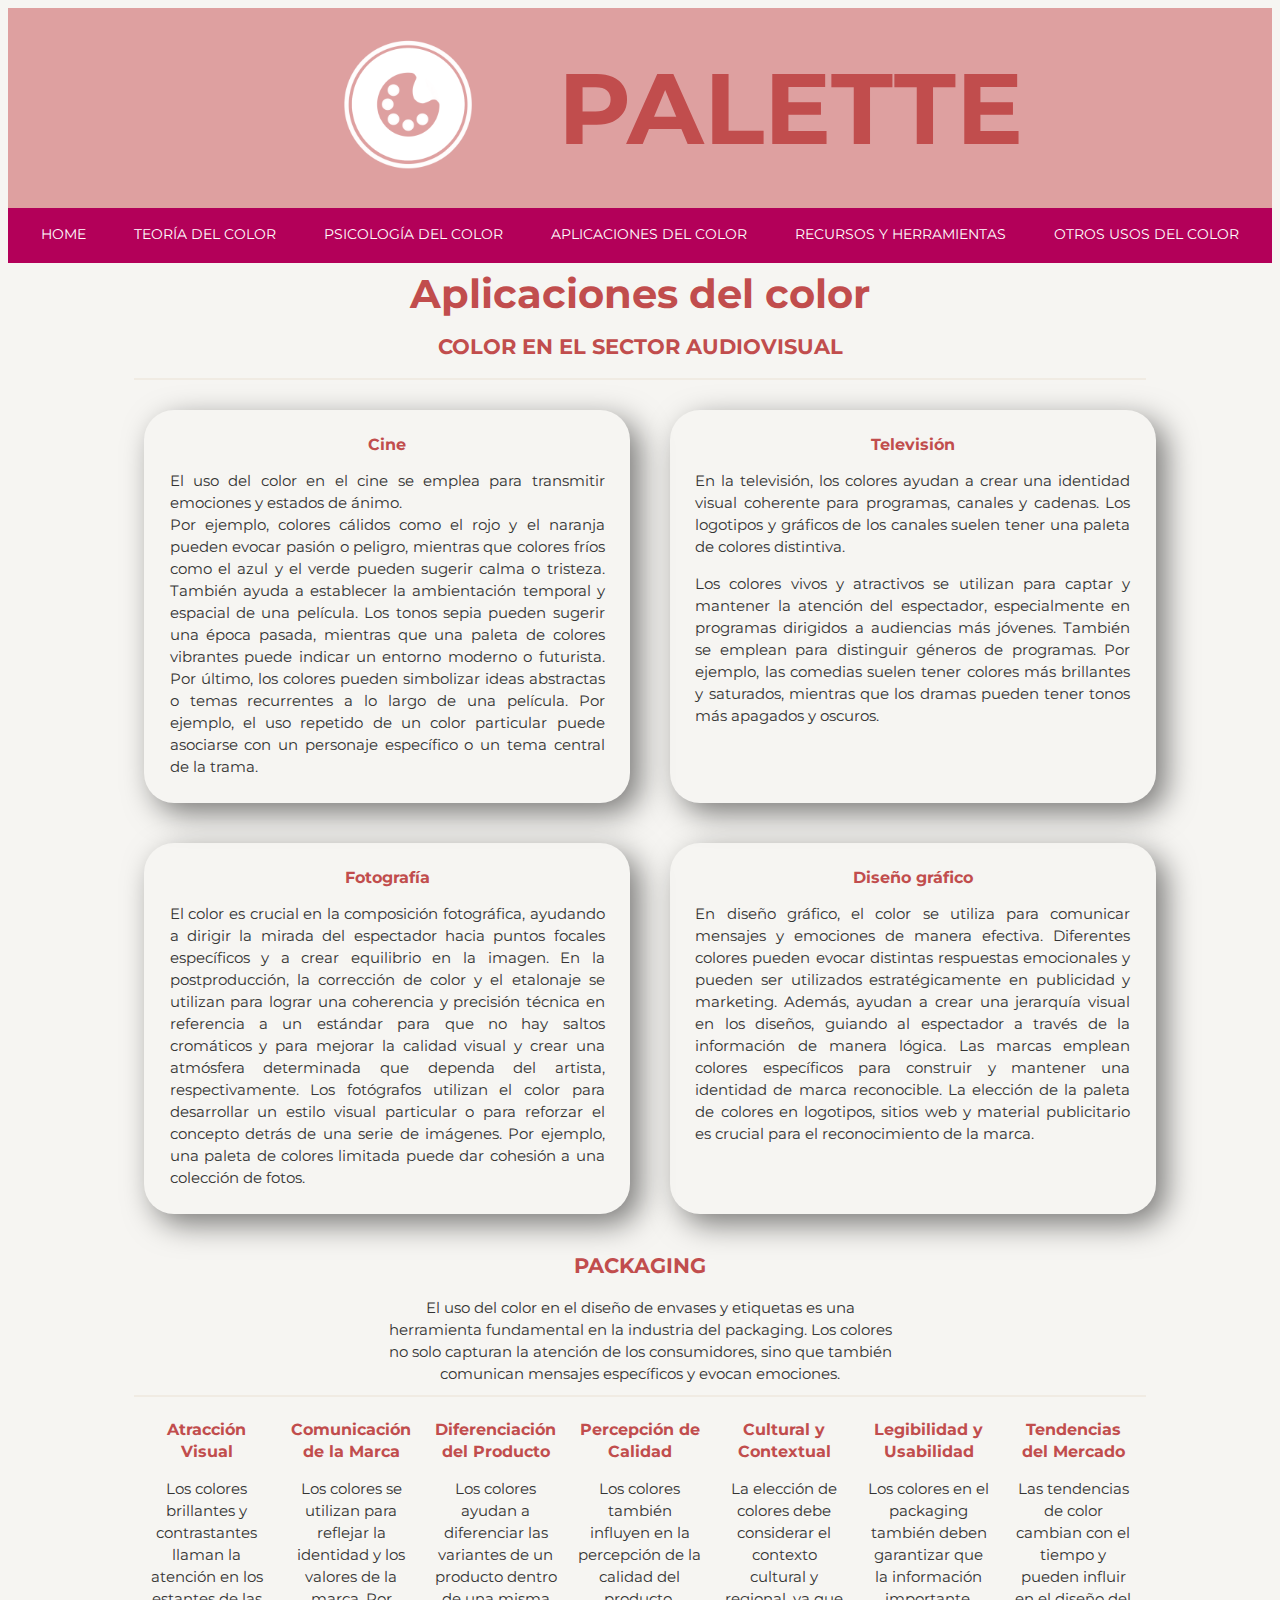
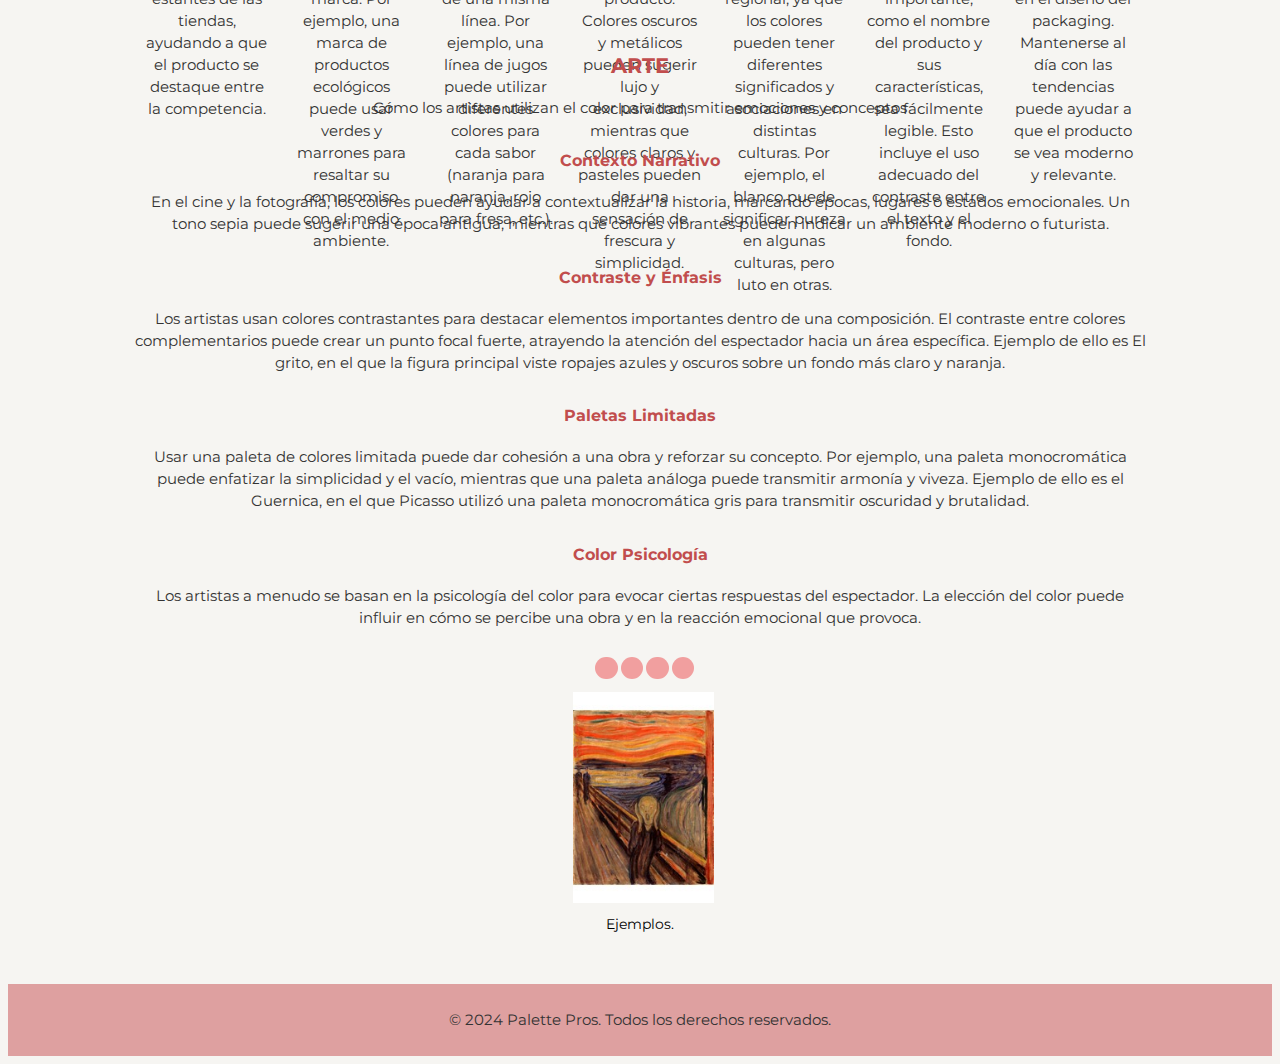
==== commit 150bac71: "pages updated" ====
--- a/APLICACIONES DEL COLOR.html
+++ b/APLICACIONES DEL COLOR.html
@@ -26,9 +26,11 @@
 	</nav>
 	<main>
 		<h1>Aplicaciones del color</h1>
-		<div class="info-section">
-			<h2> COLOR EN EL SECTOR AUDIOVISUAL</h2>
 			<div class="apc-art1">
+				<hgroup>
+					<h2> COLOR EN EL SECTOR AUDIOVISUAL</h2>
+					<hr>
+				</hgroup>
 				<div class="grid-wrapper">
 					<article>
 							<div>						
@@ -57,10 +59,12 @@
 					</article>
 				</div>
 			</div>
-
 			<div class="apc-art2">
-			<h2>PACKAGING</h2>
-			<p id="apc-art2-p">El uso del color en el diseño de envases y etiquetas es una herramienta fundamental en la industria del packaging. Los colores no solo capturan la atención de los consumidores, sino que también comunican mensajes específicos y evocan emociones. </p>
+				<hgroup class="apc-art2-header">
+					<h2>PACKAGING</h2>
+					<p id="apc_art2_header_p">El uso del color en el diseño de envases y etiquetas es una herramienta fundamental en la industria del packaging. Los colores no solo capturan la atención de los consumidores, sino que también comunican mensajes específicos y evocan emociones. </p>
+				</hgroup>
+				<hr>
 				<div class="apc-art2-flexbox-container">
 					<div>
 						<h3>Atracción Visual</h3>
@@ -92,13 +96,32 @@
 					</div>
 				</div>
 			</div>
-		<div>
-		<div class="apc-art3">
-			<h2 class="aplicaciones"> Arte: cómo los artistas utilizan el color para transmitir emociones y conceptos </h3>
-		</div>
+			<div class="apc-art3">
+				<hgroup>
+					<h2>ARTE</h2>
+					<p>Cómo los artistas utilizan el color para transmitir emociones y conceptos</p>
+				</hgroup>
+				<div class="apc-art3-container">
+					<div>
+						<h3>Contexto Narrativo</h3>
+						<p>En el cine y la fotografía, los colores pueden ayudar a contextualizar la historia, marcando épocas, lugares o estados emocionales. Un tono sepia puede sugerir una época antigua, mientras que colores vibrantes pueden indicar un ambiente moderno o futurista.</p>
+					</div>
+					<div>
+						<h3>Contraste y Énfasis</h3>
+						<p>Los artistas usan colores contrastantes para destacar elementos importantes dentro de una composición. El contraste entre colores complementarios puede crear un punto focal fuerte, atrayendo la atención del espectador hacia un área específica. Ejemplo de ello es El grito, en el que la figura principal viste ropajes azules y oscuros sobre un fondo más claro y naranja.</p> 
+					</div>
+					<div>
+						<h3>Paletas Limitadas</h3>
+						<p>Usar una paleta de colores limitada puede dar cohesión a una obra y reforzar su concepto. Por ejemplo, una paleta monocromática puede enfatizar la simplicidad y el vacío, mientras que una paleta análoga puede transmitir armonía y viveza. Ejemplo de ello es el Guernica, en el que Picasso utilizó una paleta monocromática gris para transmitir oscuridad y brutalidad.</p>
+					</div>
+					<div>
+						<h3>Color Psicología</h3>
+						<p>Los artistas a menudo se basan en la psicología del color para evocar ciertas respuestas del espectador. La elección del color puede influir en cómo se percibe una obra y en la reacción emocional que provoca.</p>
+					</div>
+				</div>
+			</div>
 		<div class="apc-gallery">
 			<figure class="galeria">
-
 				<div class="boton" id="bot1"></div>
 				<div class="boton" id="bot2"></div>
 				<div class="boton" id="bot3"></div>
@@ -110,18 +133,15 @@
 					<img src="imagenes/foto3.jpeg" alt="imagen 3">
 					<img src="imagenes/foto4.jpeg" alt="imagen 4">
 				</div>
-				
 				<figcaption>Ejemplos.</figcaption>
-
 			</figure>
 		</div>
 	</main>
 	<footer>
-		<div class="container">
+		<div>
 			<p>&copy; 2024 Palette Pros. Todos los derechos reservados.</p>
 		</div>
 	</footer>
-
 </body>
 </html>
 
--- a/CSS TRABAJO123.css
+++ b/CSS TRABAJO123.css
@@ -3,6 +3,7 @@
 body {
 	font: 14px/22px "Montserrat", sans-serif;
 	font-optical-sizing: auto;
+	background-color: #F6F5F2;
 }
 
 main {
@@ -22,7 +23,8 @@
 }
 
 h2, h3{
-	margin: 3% auto;
+	margin-top: 3%;
+	margin-bottom: 2%;
 	color:#c14d4d ;
 	width: 100%;
 	text-align: center;
@@ -30,11 +32,16 @@
 
 p {
 	color:#333333;
+	font-size: 15px;
 }
 
 a{
 	text-decoration: none;
 	color: #d35151;
+}
+
+hr {
+	border: 1px solid #F0EBE3;
 }
 
 header {
@@ -98,10 +105,6 @@
 	background-color: #04AA6D;
 	color: white;
 }
-.apc-art1 {
-	width:100%;
-	height:100%;
-}
 
 .grid-wrapper {
 	margin: 20px auto;
@@ -130,15 +133,21 @@
 	width: 100%;
 }
 
-.apc-art2 h2{
-	width:100%;
-	text-align: center;
-	margin-bottom: 1%;
+.apc-art2-header {
+	margin: 1% auto;
+	width: 100%;
+	text-align: center;
+}
+
+#apc_art2_header_p {
+	text-align: center;
+	width: 50%;
 }
 
 .apc-art2 p{
-	text-align: justify;
-	margin: auto;
+	text-align: center;
+	margin: auto;
+	margin-top: 1.05em;
 }
 
 .apc-art2-flexbox-container {
@@ -148,21 +157,27 @@
 	margin: auto;
 	display: flex;
 	flex-flow: row nowrap;
+	justify-content: space-between;
+	align-items: baseline;
 }
 
 .apc-art2-flexbox-container div{
-	flex: auto auto;
-	width:auto;
-	height:auto;
+	flex: 1 1 100%;
 	text-align: center;
 	margin: auto;
 	padding: 1%;
-}
-
-#apc-art2-p {
-	margin: 1% auto;
-	width: 50%;
-	text-align: center;
+	width: 300px;
+	height: 200px;
+}
+
+.apc-art3 {
+
+}
+
+.apc-art3 hgroup h2,p{
+	text-align: center;
+	margin-left: auto;
+	margin-right: auto;
 }
 
  section {
@@ -191,10 +206,6 @@
 	text-align: center;
 	padding: 10px 0;
 	margin-top: 20px;
-}
- .info-section{
-	text-align: justify;
-	width: 100%;
 }
 
  u{
@@ -223,9 +234,6 @@
 	display: block;
 }
 
- .aplicaciones{
-	text-align: center;
-}
  .galeria {
 	width: 14vw;
 	 height: 25vw;
@@ -289,7 +297,7 @@
 	left: -46vw;
 }
  
-.cuerpo {
+.color-circle-container {
 	display: flex;
 	flex-direction: column;
 	align-items: center;
@@ -374,4 +382,10 @@
   
   .line-container {
 	display: none; /* Hide the line container */
+  }
+
+  footer div {
+	display: block;
+	align-items: center;
+	
   }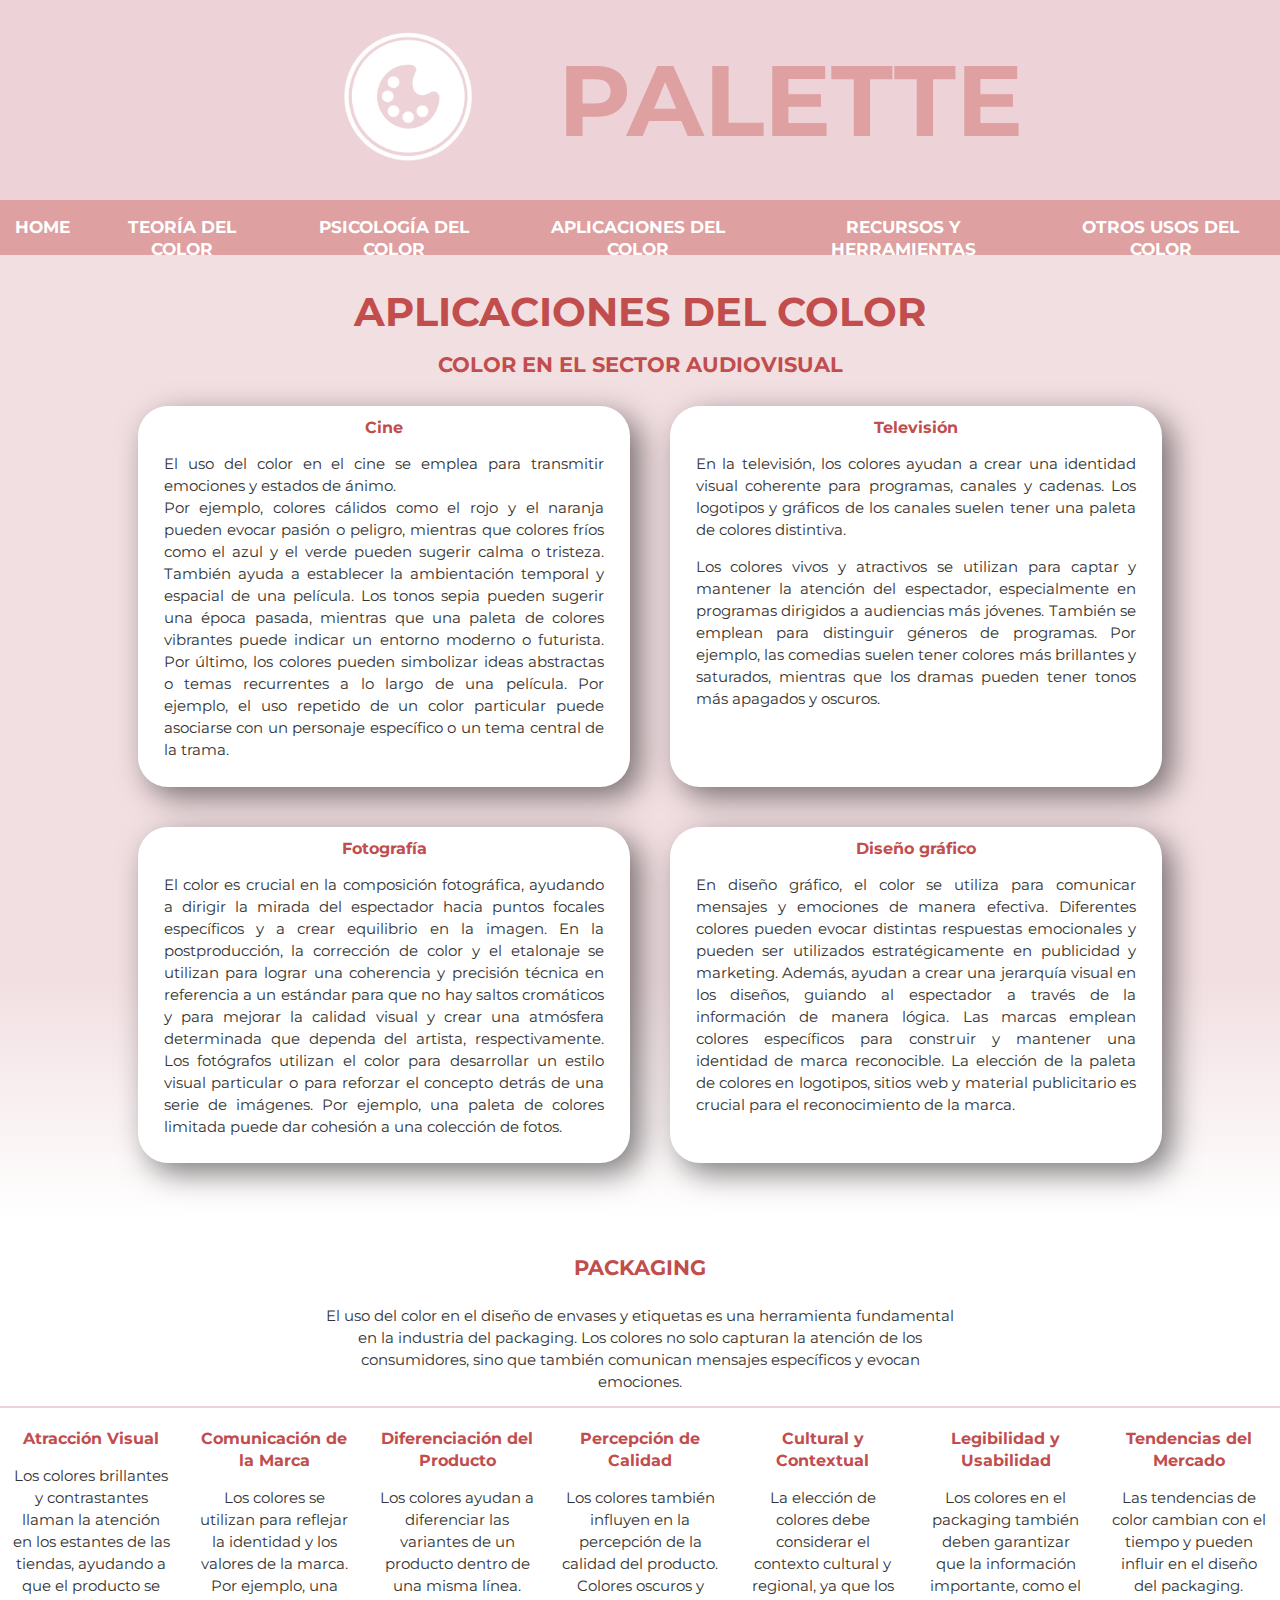
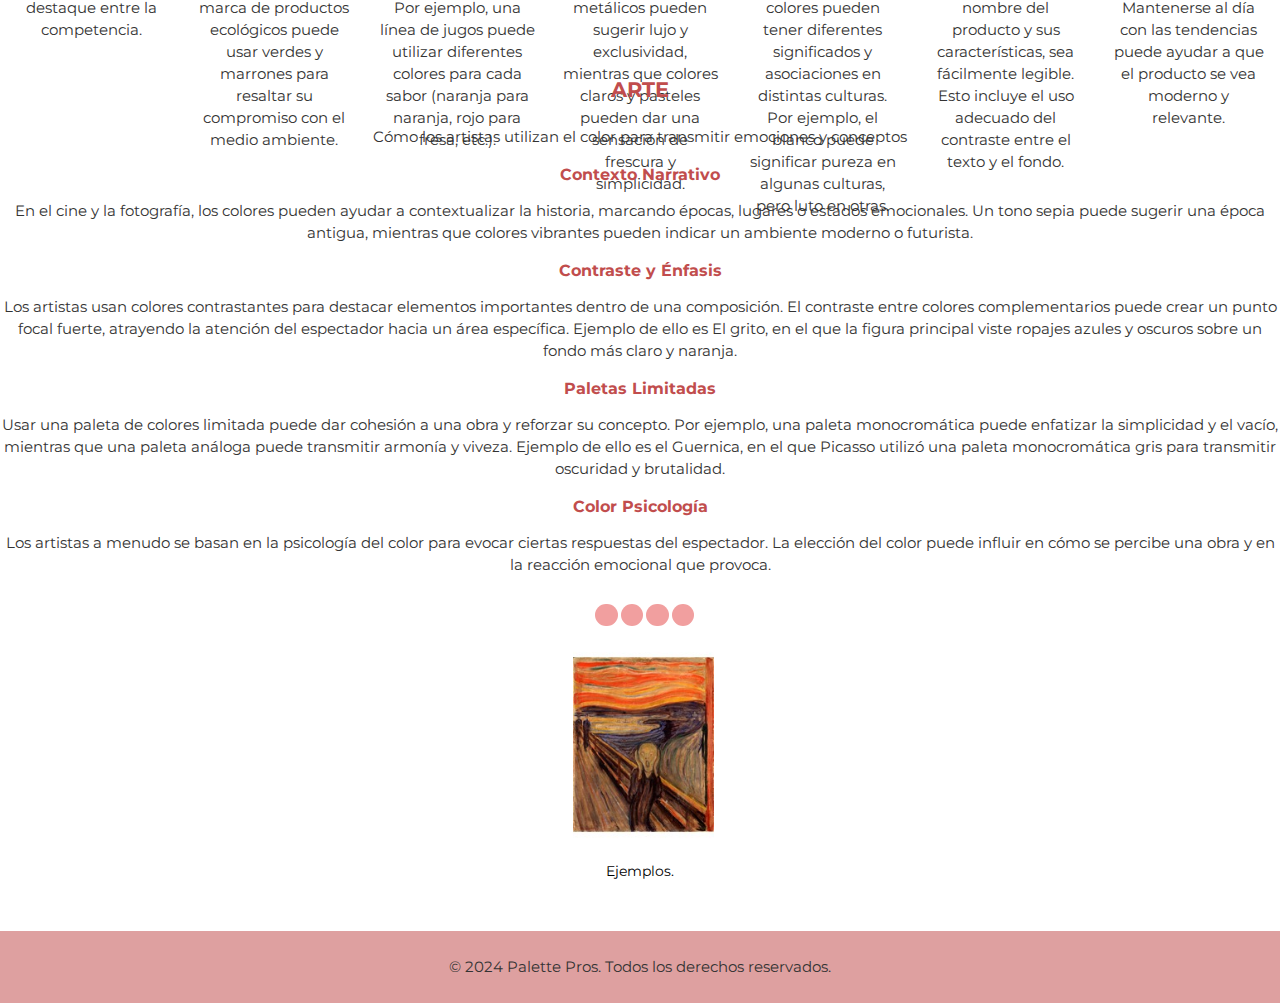
==== commit 951175d4: "Update 50%" ====
--- a/APLICACIONES DEL COLOR.html
+++ b/APLICACIONES DEL COLOR.html
@@ -11,7 +11,7 @@
 
 <body>
 	<header>
-		<div class="container">
+		<div class="container-logo">
 			<div class="logo"></div>
 			<h1>Palette</h1>
 		</div>
@@ -24,41 +24,43 @@
 		<a href="RECURSOS Y HERRAMIENTAS.html">RECURSOS Y HERRAMIENTAS</a>
 		<a href="OTROS USOS DEL COLOR.html">OTROS USOS DEL COLOR</a>
 	</nav>
-	<main>
-		<h1>Aplicaciones del color</h1>
-			<div class="apc-art1">
-				<hgroup>
-					<h2> COLOR EN EL SECTOR AUDIOVISUAL</h2>
-					<hr>
-				</hgroup>
-				<div class="grid-wrapper">
-					<article>
-							<div>						
-								<h3>Cine</h3>						   
-								<p> El uso del color en el cine se emplea para transmitir emociones y estados de ánimo.<br>Por ejemplo, colores cálidos como el rojo y el naranja pueden evocar pasión o peligro, mientras que colores fríos como el azul y el verde pueden sugerir calma o tristeza. También ayuda a establecer la ambientación temporal y espacial de una película. Los tonos sepia pueden sugerir una época pasada, mientras que una paleta de colores vibrantes puede indicar un entorno moderno o futurista. Por último, los colores pueden simbolizar ideas abstractas o temas recurrentes a lo largo de una película. Por ejemplo, el uso repetido de un color particular puede asociarse con un personaje específico o un tema central de la trama.</p> 
-							</div>
-					</article>
-					<article>	
-							<div>			
-								<h3> Televisión</h3>						   
-								<p> En la televisión, los colores ayudan a crear una identidad visual coherente para programas, canales y cadenas. Los logotipos y gráficos de los canales suelen tener una paleta de colores distintiva.</p>
-								<p> Los colores vivos y atractivos se utilizan para captar y mantener la atención del espectador, especialmente en programas dirigidos a audiencias más jóvenes. También se emplean para distinguir géneros de programas. Por ejemplo, las comedias suelen tener colores más brillantes y saturados, mientras que los dramas pueden tener tonos más apagados y oscuros. </p> 
-							</div>
-					</article>
-					<article>		
-							<div>		
-								<h3>Fotografía</h3>						   
-								<p> El color es crucial en la composición fotográfica, ayudando a dirigir la mirada del espectador hacia puntos focales específicos y a crear equilibrio en la imagen. En la postproducción, la corrección de color y el etalonaje se utilizan para lograr una coherencia y precisión técnica en referencia a un estándar para que no hay saltos cromáticos y para mejorar la calidad visual y crear una atmósfera determinada que dependa del artista, respectivamente. Los fotógrafos utilizan el color para desarrollar un estilo visual particular o para reforzar el concepto detrás de una serie de imágenes. Por ejemplo, una paleta de colores limitada puede dar cohesión a una colección de fotos.</p> 
-							</div>
-					</article>
-					<article>
-							<div>			
-								<h3> Diseño gráfico </h3>
-								<p> En diseño gráfico, el color se utiliza para comunicar mensajes y emociones de manera efectiva. Diferentes colores pueden evocar distintas respuestas emocionales y pueden ser utilizados estratégicamente en publicidad y marketing. Además, ayudan a crear una jerarquía visual en los diseños, guiando al espectador a través de la información de manera lógica. Las marcas emplean colores específicos para construir y mantener una identidad de marca reconocible. La elección de la paleta de colores en logotipos, sitios web y material publicitario es crucial para el reconocimiento de la marca. </p> 
-							</div>	
-					</article>
+		<div class="bg-wrapper">
+			<div class="main">
+				<h1>Aplicaciones del color</h1>
+				<div class="apc-art1">
+					<hgroup>
+						<h2> COLOR EN EL SECTOR AUDIOVISUAL</h2>
+					</hgroup>
+					<div class="grid-wrapper">
+						<article>
+								<div>						
+									<h3>Cine</h3>						   
+									<p> El uso del color en el cine se emplea para transmitir emociones y estados de ánimo.<br>Por ejemplo, colores cálidos como el rojo y el naranja pueden evocar pasión o peligro, mientras que colores fríos como el azul y el verde pueden sugerir calma o tristeza. También ayuda a establecer la ambientación temporal y espacial de una película. Los tonos sepia pueden sugerir una época pasada, mientras que una paleta de colores vibrantes puede indicar un entorno moderno o futurista. Por último, los colores pueden simbolizar ideas abstractas o temas recurrentes a lo largo de una película. Por ejemplo, el uso repetido de un color particular puede asociarse con un personaje específico o un tema central de la trama.</p> 
+								</div>
+						</article>
+						<article>	
+								<div>			
+									<h3> Televisión</h3>						   
+									<p> En la televisión, los colores ayudan a crear una identidad visual coherente para programas, canales y cadenas. Los logotipos y gráficos de los canales suelen tener una paleta de colores distintiva.</p>
+									<p> Los colores vivos y atractivos se utilizan para captar y mantener la atención del espectador, especialmente en programas dirigidos a audiencias más jóvenes. También se emplean para distinguir géneros de programas. Por ejemplo, las comedias suelen tener colores más brillantes y saturados, mientras que los dramas pueden tener tonos más apagados y oscuros. </p> 
+								</div>
+						</article>
+						<article>		
+								<div>		
+									<h3>Fotografía</h3>						   
+									<p> El color es crucial en la composición fotográfica, ayudando a dirigir la mirada del espectador hacia puntos focales específicos y a crear equilibrio en la imagen. En la postproducción, la corrección de color y el etalonaje se utilizan para lograr una coherencia y precisión técnica en referencia a un estándar para que no hay saltos cromáticos y para mejorar la calidad visual y crear una atmósfera determinada que dependa del artista, respectivamente. Los fotógrafos utilizan el color para desarrollar un estilo visual particular o para reforzar el concepto detrás de una serie de imágenes. Por ejemplo, una paleta de colores limitada puede dar cohesión a una colección de fotos.</p> 
+								</div>
+						</article>
+						<article>
+								<div>			
+									<h3> Diseño gráfico </h3>
+									<p> En diseño gráfico, el color se utiliza para comunicar mensajes y emociones de manera efectiva. Diferentes colores pueden evocar distintas respuestas emocionales y pueden ser utilizados estratégicamente en publicidad y marketing. Además, ayudan a crear una jerarquía visual en los diseños, guiando al espectador a través de la información de manera lógica. Las marcas emplean colores específicos para construir y mantener una identidad de marca reconocible. La elección de la paleta de colores en logotipos, sitios web y material publicitario es crucial para el reconocimiento de la marca. </p> 
+								</div>	
+						</article>
+					</div>
 				</div>
 			</div>
+		</div>		
 			<div class="apc-art2">
 				<hgroup class="apc-art2-header">
 					<h2>PACKAGING</h2>
@@ -136,7 +138,7 @@
 				<figcaption>Ejemplos.</figcaption>
 			</figure>
 		</div>
-	</main>
+	</div>
 	<footer>
 		<div>
 			<p>&copy; 2024 Palette Pros. Todos los derechos reservados.</p>
--- a/CSS TRABAJO123.css
+++ b/CSS TRABAJO123.css
@@ -1,17 +1,24 @@
 @charset "utf-8";
 /* CSS Document */
+:root{
+	width: 100%;
+	height: 100%;
+}
+
 body {
 	font: 14px/22px "Montserrat", sans-serif;
 	font-optical-sizing: auto;
-	background-color: #F6F5F2;
-}
-
-main {
+	background-color: #fff;
+	margin: 0;
+}
+
+.main {
 	width: 80%;
 	margin: auto;
-}
-
-main h1 {
+	padding: 2% 0;
+}
+
+.main h1 {
 	font-size: 40px;
 }
 
@@ -20,6 +27,7 @@
 	color:#c14d4d;
 	text-align: center;
 	width: 100%;
+	text-transform: uppercase;
 }
 
 h2, h3{
@@ -30,6 +38,10 @@
 	text-align: center;
 }
 
+h3 {
+	margin: 0;
+}
+
 p {
 	color:#333333;
 	font-size: 15px;
@@ -41,16 +53,31 @@
 }
 
 hr {
-	border: 1px solid #F0EBE3;
+	border: 1px solid #edd3d7;
 }
 
 header {
-	background: #dea0a0;
+	background:#edd3d7;
 	color: #fff;
 	align-content: center;
 }
 
-.container {
+section {
+	width: 80%;
+	margin: auto;
+}
+
+.bg-wrapper {
+	background-color: #edd3d7b9;
+	width: 100%;
+	height: 100%;
+	background: -moz-linear-gradient(top,  #edd3d7b9 0%, #edd3d7b9 50%, #edd3d7b9 75%, #fff 100%);
+	background: -webkit-linear-gradient(top,  #edd3d7b9 0%,#edd3d7b9 50%,#edd3d7b9 75%,#fff 100%);
+	background: linear-gradient(to bottom,  #edd3d7b9 0%,#edd3d7b9 50%,#edd3d7b9 75%,#fff 100%);
+	filter: progid:DXImageTransform.Microsoft.gradient( startColorstr='#edd3d7b9', endColorstr='#fff',GradientType=0 );
+}
+
+.container-logo {
 	overflow: hidden;
 	display: flex;
 	flex-flow: row nowrap;
@@ -69,7 +96,7 @@
 	height: 300px;
 }
 
-.container h1{
+.container-logo h1{
 	overflow: hidden;
 	margin: 0;
 	padding: 0;
@@ -77,10 +104,12 @@
 	width: auto;
 	font-size: 100px;
 	line-height: 100px;
+	color: #dea0a0;
+	
 }
 
 nav {
-	background-color: #b30059;
+	background-color: #dea0a0;
 	width: 100%;
 	height: 55px;
 	overflow: hidden;
@@ -93,12 +122,15 @@
 	list-style-type: none;
 	text-align: center;
 	color: #fff;
-	padding: 15px 15px;
+	text-transform: uppercase;
+	font-weight:bolder;
+	font-size: larger;
+	padding: 16px 15px;
 }
 
 nav a:hover {
-	background-color: #fff;
-	color: black;
+	background-color: #edd3d7;
+	color: #c14d4d;
 }
 
 nav a.active {
@@ -120,6 +152,7 @@
 	margin: 10px;
 	border-radius: 30px;
 	padding: 2% 5%;
+	background-color: #fff;
 	box-shadow: 10px 10px 30px 0px rgba(0,0,0,0.50);
 }
 
@@ -171,10 +204,10 @@
 }
 
 .apc-art3 {
-
-}
-
-.apc-art3 hgroup h2,p{
+	text-align: center;
+}
+
+.apc-art3 hgroup h2, .apc-art3 hgroup p{
 	text-align: center;
 	margin-left: auto;
 	margin-right: auto;
@@ -185,9 +218,8 @@
 	text-align: center;
 }
  section#home {
-	background: #edd3d7;
-	color: #d38585;
-	 text-align: center;
+	background: #fff;
+	text-align: center;
 }
  section#about, section#contact {
 	background: #fff;
@@ -296,7 +328,111 @@
  #bot4:hover ~ .tira {
 	left: -46vw;
 }
- 
+
+/* PSICOLOGIA DEL COLOR*/
+
+.psy-color-reaction-effect-container {
+	display: flex;
+	align-items: baseline;
+	gap: 3%;
+	padding: 3%;
+	width: 100%;
+	position: relative;
+}
+
+.psy-color-reaction-effect-container > * {
+	flex: 1;
+	text-align: center;
+}
+
+.psy-color-reaction {
+	position: relative;
+}
+
+.psy-color-reaction-img{
+	background-image: url(imagenes/colorwave.png);
+	background-size: contain;
+	background-repeat: no-repeat;
+	width: 600px;
+	height: 300px;
+	margin: 5% auto 0 auto;
+}
+
+#sub-header {
+	text-align: center;
+}
+
+.psy-color-classification-hot-cold{
+	width: 100%;
+}
+
+.psy-color-classification-hot-cold p{
+	width: 80%;
+	margin: auto;
+}
+
+.psy-color-classification-hot-cold-img{
+	text-align: center;
+}
+
+.psy-color-classification-hot-cold-img-caption{
+	display: flex;
+	margin: auto;
+	justify-content: space-between;
+	width: 100%;
+	font-weight: bold;
+	text-transform: uppercase;
+}
+
+#psy-color-classification-hot-cold-png {
+	background-image: url(imagenes/hotcold.png);
+	background-size:contain;
+	background-repeat: no-repeat;
+	height: 45em;
+	margin: auto;
+}
+
+.psy-color-classification-card{
+	display: flex;
+	flex-flow: column nowrap;
+	gap: 1em;
+	padding: 2%;
+}
+
+.psy-color-classification-card h3{
+	text-transform: uppercase;
+}
+
+.psy-color-classification-card-row{
+	border-radius: 30px;
+	padding: 2em;
+	height: 30em;
+	display: flex;
+	flex-flow: row nowrap;
+	justify-content: space-evenly;
+	align-items: stretch;
+	box-shadow: 10px 10px 30px 0px rgba(0,0,0,0.50);
+	margin: 2%;
+}
+
+.psy-color-classification-card-row h3{
+	width: 100%;
+	flex-basis: 100%;
+}
+
+.psy-color-classification-card-row-img {
+	width: 300px;
+	height: 300px;
+	display: flex;
+	flex-flow: column nowrap;
+}
+
+#psy-color-classification-card-row-img-p {
+	flex: 0 0 100%;
+	width: 100%;
+}
+
+ /* CIRCULO DE COLORES */
 .color-circle-container {
 	display: flex;
 	flex-direction: column;
@@ -387,5 +523,49 @@
   footer div {
 	display: block;
 	align-items: center;
-	
-  }+
+  }
+
+/*OTROS USOS DEL COLOR*/
+
+.otros-usos-color {
+	text-align: center;
+  }
+
+.logo-tools-container {
+	position: relative;
+	display: flex;
+	flex-flow: row nowrap;
+	justify-content: space-between;
+    width: 100%;
+	height: auto;
+	align-items: baseline;
+	padding-top: 3%;
+  }
+
+
+.logo-tools-container-item {
+	width: 300px;
+	height: auto;
+	display: flex;
+	flex-flow: column nowrap;
+	justify-content: space-around;
+	flex: 0;
+	text-align: center;
+}
+
+.logo-tools-container-item img {
+	width: 300px;
+    height: 300px;
+	object-fit: contain;
+  }
+
+.video {
+	max-width: 100%;
+	margin: 0 auto;
+}
+
+.video video {
+	width: 100%;
+	height: auto;
+}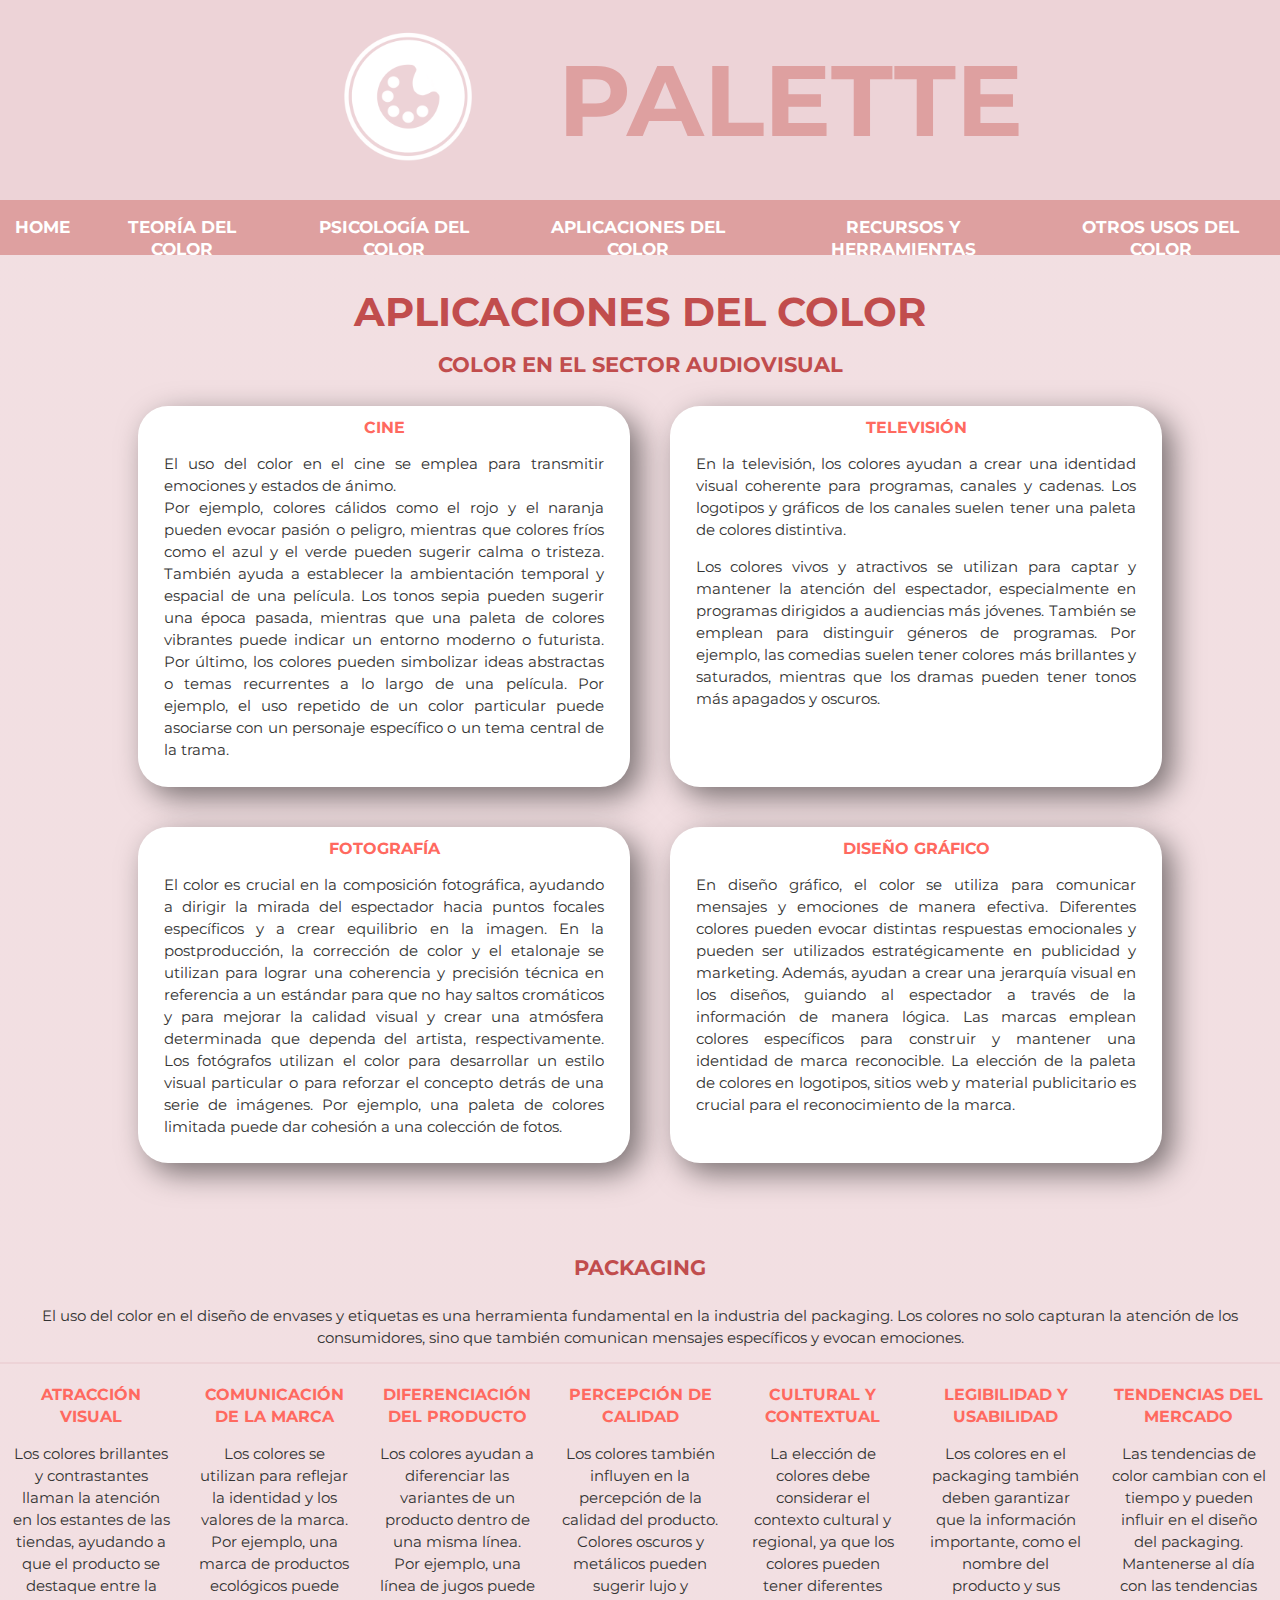
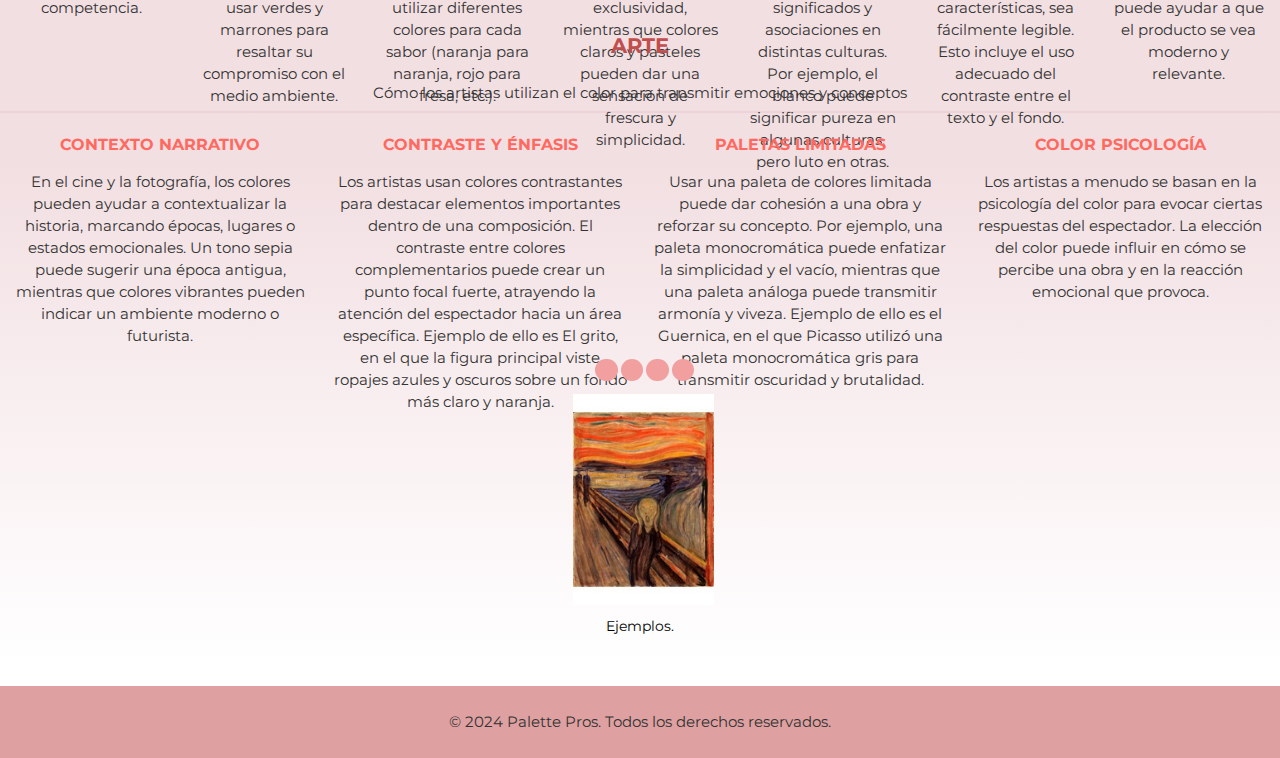
==== commit 9fcc797a: "update" ====
--- a/APLICACIONES DEL COLOR.html
+++ b/APLICACIONES DEL COLOR.html
@@ -24,121 +24,123 @@
 		<a href="RECURSOS Y HERRAMIENTAS.html">RECURSOS Y HERRAMIENTAS</a>
 		<a href="OTROS USOS DEL COLOR.html">OTROS USOS DEL COLOR</a>
 	</nav>
-		<div class="bg-wrapper">
-			<div class="main">
-				<h1>Aplicaciones del color</h1>
-				<div class="apc-art1">
-					<hgroup>
-						<h2> COLOR EN EL SECTOR AUDIOVISUAL</h2>
+		<div class="apc-art-container">
+			<div class="bg-wrapper">
+				<div class="main">
+					<h1>Aplicaciones del color</h1>
+					<div class="apc-art1">
+						<hgroup>
+							<h2> COLOR EN EL SECTOR AUDIOVISUAL</h2>
+						</hgroup>
+						<div class="grid-wrapper">
+							<article>
+									<div>						
+										<h3>Cine</h3>						   
+										<p> El uso del color en el cine se emplea para transmitir emociones y estados de ánimo.<br>Por ejemplo, colores cálidos como el rojo y el naranja pueden evocar pasión o peligro, mientras que colores fríos como el azul y el verde pueden sugerir calma o tristeza. También ayuda a establecer la ambientación temporal y espacial de una película. Los tonos sepia pueden sugerir una época pasada, mientras que una paleta de colores vibrantes puede indicar un entorno moderno o futurista. Por último, los colores pueden simbolizar ideas abstractas o temas recurrentes a lo largo de una película. Por ejemplo, el uso repetido de un color particular puede asociarse con un personaje específico o un tema central de la trama.</p> 
+									</div>
+							</article>
+							<article>	
+									<div>			
+										<h3> Televisión</h3>						   
+										<p> En la televisión, los colores ayudan a crear una identidad visual coherente para programas, canales y cadenas. Los logotipos y gráficos de los canales suelen tener una paleta de colores distintiva.</p>
+										<p> Los colores vivos y atractivos se utilizan para captar y mantener la atención del espectador, especialmente en programas dirigidos a audiencias más jóvenes. También se emplean para distinguir géneros de programas. Por ejemplo, las comedias suelen tener colores más brillantes y saturados, mientras que los dramas pueden tener tonos más apagados y oscuros. </p> 
+									</div>
+							</article>
+							<article>		
+									<div>		
+										<h3>Fotografía</h3>						   
+										<p> El color es crucial en la composición fotográfica, ayudando a dirigir la mirada del espectador hacia puntos focales específicos y a crear equilibrio en la imagen. En la postproducción, la corrección de color y el etalonaje se utilizan para lograr una coherencia y precisión técnica en referencia a un estándar para que no hay saltos cromáticos y para mejorar la calidad visual y crear una atmósfera determinada que dependa del artista, respectivamente. Los fotógrafos utilizan el color para desarrollar un estilo visual particular o para reforzar el concepto detrás de una serie de imágenes. Por ejemplo, una paleta de colores limitada puede dar cohesión a una colección de fotos.</p> 
+									</div>
+							</article>
+							<article>
+									<div>			
+										<h3> Diseño gráfico </h3>
+										<p> En diseño gráfico, el color se utiliza para comunicar mensajes y emociones de manera efectiva. Diferentes colores pueden evocar distintas respuestas emocionales y pueden ser utilizados estratégicamente en publicidad y marketing. Además, ayudan a crear una jerarquía visual en los diseños, guiando al espectador a través de la información de manera lógica. Las marcas emplean colores específicos para construir y mantener una identidad de marca reconocible. La elección de la paleta de colores en logotipos, sitios web y material publicitario es crucial para el reconocimiento de la marca. </p> 
+									</div>	
+							</article>
+						</div>
+					</div>
+				</div>		
+				<div class="apc-art2">
+					<hgroup class="apc-art2-header">
+						<h2>PACKAGING</h2>
+						<p id="apc_art2_header_p">El uso del color en el diseño de envases y etiquetas es una herramienta fundamental en la industria del packaging. Los colores no solo capturan la atención de los consumidores, sino que también comunican mensajes específicos y evocan emociones. </p>
 					</hgroup>
-					<div class="grid-wrapper">
-						<article>
-								<div>						
-									<h3>Cine</h3>						   
-									<p> El uso del color en el cine se emplea para transmitir emociones y estados de ánimo.<br>Por ejemplo, colores cálidos como el rojo y el naranja pueden evocar pasión o peligro, mientras que colores fríos como el azul y el verde pueden sugerir calma o tristeza. También ayuda a establecer la ambientación temporal y espacial de una película. Los tonos sepia pueden sugerir una época pasada, mientras que una paleta de colores vibrantes puede indicar un entorno moderno o futurista. Por último, los colores pueden simbolizar ideas abstractas o temas recurrentes a lo largo de una película. Por ejemplo, el uso repetido de un color particular puede asociarse con un personaje específico o un tema central de la trama.</p> 
-								</div>
-						</article>
-						<article>	
-								<div>			
-									<h3> Televisión</h3>						   
-									<p> En la televisión, los colores ayudan a crear una identidad visual coherente para programas, canales y cadenas. Los logotipos y gráficos de los canales suelen tener una paleta de colores distintiva.</p>
-									<p> Los colores vivos y atractivos se utilizan para captar y mantener la atención del espectador, especialmente en programas dirigidos a audiencias más jóvenes. También se emplean para distinguir géneros de programas. Por ejemplo, las comedias suelen tener colores más brillantes y saturados, mientras que los dramas pueden tener tonos más apagados y oscuros. </p> 
-								</div>
-						</article>
-						<article>		
-								<div>		
-									<h3>Fotografía</h3>						   
-									<p> El color es crucial en la composición fotográfica, ayudando a dirigir la mirada del espectador hacia puntos focales específicos y a crear equilibrio en la imagen. En la postproducción, la corrección de color y el etalonaje se utilizan para lograr una coherencia y precisión técnica en referencia a un estándar para que no hay saltos cromáticos y para mejorar la calidad visual y crear una atmósfera determinada que dependa del artista, respectivamente. Los fotógrafos utilizan el color para desarrollar un estilo visual particular o para reforzar el concepto detrás de una serie de imágenes. Por ejemplo, una paleta de colores limitada puede dar cohesión a una colección de fotos.</p> 
-								</div>
-						</article>
-						<article>
-								<div>			
-									<h3> Diseño gráfico </h3>
-									<p> En diseño gráfico, el color se utiliza para comunicar mensajes y emociones de manera efectiva. Diferentes colores pueden evocar distintas respuestas emocionales y pueden ser utilizados estratégicamente en publicidad y marketing. Además, ayudan a crear una jerarquía visual en los diseños, guiando al espectador a través de la información de manera lógica. Las marcas emplean colores específicos para construir y mantener una identidad de marca reconocible. La elección de la paleta de colores en logotipos, sitios web y material publicitario es crucial para el reconocimiento de la marca. </p> 
-								</div>	
-						</article>
+					<hr>
+					<div class="apc-art2-flexbox-container">
+						<div>
+							<h3>Atracción Visual</h3>
+							<p>Los colores brillantes y contrastantes llaman la atención en los estantes de las tiendas, ayudando a que el producto se destaque entre la competencia.</p>
+						</div>
+						<div>
+							<h3>Comunicación de la Marca</h3>
+							<p>Los colores se utilizan para reflejar la identidad y los valores de la marca. Por ejemplo, una marca de productos ecológicos puede usar verdes y marrones para resaltar su compromiso con el medio ambiente.</p>
+						</div>
+						<div>
+							<h3>Diferenciación del Producto</h3>
+							<p>Los colores ayudan a diferenciar las variantes de un producto dentro de una misma línea. Por ejemplo, una línea de jugos puede utilizar diferentes colores para cada sabor (naranja para naranja, rojo para fresa, etc.).</p>
+						</div>
+						<div>
+							<h3>Percepción de Calidad</h3>
+							<p>Los colores también influyen en la percepción de la calidad del producto. Colores oscuros y metálicos pueden sugerir lujo y exclusividad, mientras que colores claros y pasteles pueden dar una sensación de frescura y simplicidad.</p>
+						</div>
+						<div>
+							<h3>Cultural y Contextual</h3>
+							<p>La elección de colores debe considerar el contexto cultural y regional, ya que los colores pueden tener diferentes significados y asociaciones en distintas culturas. Por ejemplo, el blanco puede significar pureza en algunas culturas, pero luto en otras.</p>
+						</div>
+						<div>
+							<h3>Legibilidad y Usabilidad</h3>
+							<p>Los colores en el packaging también deben garantizar que la información importante, como el nombre del producto y sus características, sea fácilmente legible. Esto incluye el uso adecuado del contraste entre el texto y el fondo.</p>
+						</div>
+						<div>
+							<h3>Tendencias del Mercado</h3>
+							<p>Las tendencias de color cambian con el tiempo y pueden influir en el diseño del packaging. Mantenerse al día con las tendencias puede ayudar a que el producto se vea moderno y relevante.</p> 
+						</div>
 					</div>
 				</div>
-			</div>
-		</div>		
-			<div class="apc-art2">
-				<hgroup class="apc-art2-header">
-					<h2>PACKAGING</h2>
-					<p id="apc_art2_header_p">El uso del color en el diseño de envases y etiquetas es una herramienta fundamental en la industria del packaging. Los colores no solo capturan la atención de los consumidores, sino que también comunican mensajes específicos y evocan emociones. </p>
-				</hgroup>
-				<hr>
-				<div class="apc-art2-flexbox-container">
-					<div>
-						<h3>Atracción Visual</h3>
-						<p>Los colores brillantes y contrastantes llaman la atención en los estantes de las tiendas, ayudando a que el producto se destaque entre la competencia.</p>
-					</div>
-					<div>
-						<h3>Comunicación de la Marca</h3>
-						<p>Los colores se utilizan para reflejar la identidad y los valores de la marca. Por ejemplo, una marca de productos ecológicos puede usar verdes y marrones para resaltar su compromiso con el medio ambiente.</p>
-					</div>
-					<div>
-						<h3>Diferenciación del Producto</h3>
-						<p>Los colores ayudan a diferenciar las variantes de un producto dentro de una misma línea. Por ejemplo, una línea de jugos puede utilizar diferentes colores para cada sabor (naranja para naranja, rojo para fresa, etc.).</p>
-					</div>
-					<div>
-						<h3>Percepción de Calidad</h3>
-						<p>Los colores también influyen en la percepción de la calidad del producto. Colores oscuros y metálicos pueden sugerir lujo y exclusividad, mientras que colores claros y pasteles pueden dar una sensación de frescura y simplicidad.</p>
-					</div>
-					<div>
-						<h3>Cultural y Contextual</h3>
-						<p>La elección de colores debe considerar el contexto cultural y regional, ya que los colores pueden tener diferentes significados y asociaciones en distintas culturas. Por ejemplo, el blanco puede significar pureza en algunas culturas, pero luto en otras.</p>
-					</div>
-					<div>
-						<h3>Legibilidad y Usabilidad</h3>
-						<p>Los colores en el packaging también deben garantizar que la información importante, como el nombre del producto y sus características, sea fácilmente legible. Esto incluye el uso adecuado del contraste entre el texto y el fondo.</p>
-					</div>
-					<div>
-						<h3>Tendencias del Mercado</h3>
-						<p>Las tendencias de color cambian con el tiempo y pueden influir en el diseño del packaging. Mantenerse al día con las tendencias puede ayudar a que el producto se vea moderno y relevante.</p> 
+				<div class="apc-art3">
+					<hgroup>
+						<h2>ARTE</h2>
+						<p id="apc_art_header_p">Cómo los artistas utilizan el color para transmitir emociones y conceptos</p>
+					</hgroup>
+					<hr>
+					<div class="apc-art3-flexbox-container">
+						<div>
+							<h3>Contexto Narrativo</h3>
+							<p>En el cine y la fotografía, los colores pueden ayudar a contextualizar la historia, marcando épocas, lugares o estados emocionales. Un tono sepia puede sugerir una época antigua, mientras que colores vibrantes pueden indicar un ambiente moderno o futurista.</p>
+						</div>
+						<div>
+							<h3>Contraste y Énfasis</h3>
+							<p>Los artistas usan colores contrastantes para destacar elementos importantes dentro de una composición. El contraste entre colores complementarios puede crear un punto focal fuerte, atrayendo la atención del espectador hacia un área específica. Ejemplo de ello es El grito, en el que la figura principal viste ropajes azules y oscuros sobre un fondo más claro y naranja.</p> 
+						</div>
+						<div>
+							<h3>Paletas Limitadas</h3>
+							<p>Usar una paleta de colores limitada puede dar cohesión a una obra y reforzar su concepto. Por ejemplo, una paleta monocromática puede enfatizar la simplicidad y el vacío, mientras que una paleta análoga puede transmitir armonía y viveza. Ejemplo de ello es el Guernica, en el que Picasso utilizó una paleta monocromática gris para transmitir oscuridad y brutalidad.</p>
+						</div>
+						<div>
+							<h3>Color Psicología</h3>
+							<p>Los artistas a menudo se basan en la psicología del color para evocar ciertas respuestas del espectador. La elección del color puede influir en cómo se percibe una obra y en la reacción emocional que provoca.</p>
+						</div>
 					</div>
 				</div>
-			</div>
-			<div class="apc-art3">
-				<hgroup>
-					<h2>ARTE</h2>
-					<p>Cómo los artistas utilizan el color para transmitir emociones y conceptos</p>
-				</hgroup>
-				<div class="apc-art3-container">
-					<div>
-						<h3>Contexto Narrativo</h3>
-						<p>En el cine y la fotografía, los colores pueden ayudar a contextualizar la historia, marcando épocas, lugares o estados emocionales. Un tono sepia puede sugerir una época antigua, mientras que colores vibrantes pueden indicar un ambiente moderno o futurista.</p>
-					</div>
-					<div>
-						<h3>Contraste y Énfasis</h3>
-						<p>Los artistas usan colores contrastantes para destacar elementos importantes dentro de una composición. El contraste entre colores complementarios puede crear un punto focal fuerte, atrayendo la atención del espectador hacia un área específica. Ejemplo de ello es El grito, en el que la figura principal viste ropajes azules y oscuros sobre un fondo más claro y naranja.</p> 
-					</div>
-					<div>
-						<h3>Paletas Limitadas</h3>
-						<p>Usar una paleta de colores limitada puede dar cohesión a una obra y reforzar su concepto. Por ejemplo, una paleta monocromática puede enfatizar la simplicidad y el vacío, mientras que una paleta análoga puede transmitir armonía y viveza. Ejemplo de ello es el Guernica, en el que Picasso utilizó una paleta monocromática gris para transmitir oscuridad y brutalidad.</p>
-					</div>
-					<div>
-						<h3>Color Psicología</h3>
-						<p>Los artistas a menudo se basan en la psicología del color para evocar ciertas respuestas del espectador. La elección del color puede influir en cómo se percibe una obra y en la reacción emocional que provoca.</p>
-					</div>
+				<div class="apc-gallery">
+					<figure class="galeria">
+						<div class="boton" id="bot1"></div>
+						<div class="boton" id="bot2"></div>
+						<div class="boton" id="bot3"></div>
+						<div class="boton" id="bot4"></div>
+	
+						<div class="tira">
+							<img src="imagenes/foto1.jpeg" alt="imagen 1">
+							<img src="imagenes/foto2.jpeg" alt="imagen 2">
+							<img src="imagenes/foto3.jpeg" alt="imagen 3">
+							<img src="imagenes/foto4.jpeg" alt="imagen 4">
+						</div>
+						<figcaption>Ejemplos.</figcaption>
+					</figure>
 				</div>
 			</div>
-		<div class="apc-gallery">
-			<figure class="galeria">
-				<div class="boton" id="bot1"></div>
-				<div class="boton" id="bot2"></div>
-				<div class="boton" id="bot3"></div>
-				<div class="boton" id="bot4"></div>
-
-				<div class="tira">
-					<img src="imagenes/foto1.jpeg" alt="imagen 1">
-					<img src="imagenes/foto2.jpeg" alt="imagen 2">
-					<img src="imagenes/foto3.jpeg" alt="imagen 3">
-					<img src="imagenes/foto4.jpeg" alt="imagen 4">
-				</div>
-				<figcaption>Ejemplos.</figcaption>
-			</figure>
-		</div>
-	</div>
+		</div class="color-theory-tile">
 	<footer>
 		<div>
 			<p>&copy; 2024 Palette Pros. Todos los derechos reservados.</p>
--- a/CSS TRABAJO123.css
+++ b/CSS TRABAJO123.css
@@ -30,16 +30,24 @@
 	text-transform: uppercase;
 }
 
-h2, h3{
+h2, h3, h4{
 	margin-top: 3%;
 	margin-bottom: 2%;
 	color:#c14d4d ;
 	width: 100%;
 	text-align: center;
+	text-transform: uppercase;
 }
 
 h3 {
 	margin: 0;
+	color: #ff695f;
+}
+
+h4 {
+	text-transform: uppercase;
+	color: #772d2d;
+	font-weight: 400;
 }
 
 p {
@@ -126,6 +134,7 @@
 	font-weight:bolder;
 	font-size: larger;
 	padding: 16px 15px;
+	margin: 1 1;
 }
 
 nav a:hover {
@@ -136,6 +145,17 @@
 nav a.active {
 	background-color: #04AA6D;
 	color: white;
+}
+
+/* APLICACIONES DEL COLOR*/
+
+.apc-art-container {
+	display: flex;
+	flex-flow: column nowrap;
+}
+
+.apc-art-container > * {
+	flex: 1;
 }
 
 .grid-wrapper {
@@ -172,7 +192,7 @@
 	text-align: center;
 }
 
-#apc_art2_header_p {
+#apc_art_header_p {
 	text-align: center;
 	width: 50%;
 }
@@ -203,14 +223,36 @@
 	height: 200px;
 }
 
-.apc-art3 {
-	text-align: center;
-}
-
-.apc-art3 hgroup h2, .apc-art3 hgroup p{
-	text-align: center;
-	margin-left: auto;
-	margin-right: auto;
+.apc-art3-header {
+	margin: 1% auto;
+	width: 100%;
+	text-align: center;
+}
+
+.apc-art3 p{
+	text-align: center;
+	margin: auto;
+	margin-top: 1.05em;
+}
+
+.apc-art3-flexbox-container {
+	width:100%;
+	height:100%;
+	text-align: center;
+	margin: auto;
+	display: flex;
+	flex-flow: row nowrap;
+	justify-content: space-between;
+	align-items: baseline;
+}
+
+.apc-art3-flexbox-container div{
+	flex: 1 1 100%;
+	text-align: center;
+	margin: auto;
+	padding: 1%;
+	width: 300px;
+	height: 200px;
 }
 
  section {
@@ -221,15 +263,16 @@
 	background: #fff;
 	text-align: center;
 }
- section#about, section#contact {
-	background: #fff;
-	color: #d35151;
-	text-align: center;
-}
- section#portfolio {
-	background: #fff;
-	color: #d35151;
-	text-align: left;
+section#contact {
+	text-align: center;
+}
+
+section#contact a {
+	background-image: url(imagenes/Instagram_icon.png);
+	background-size: cover;
+	width: 50px;
+	height: 50px;
+	display: block;
 }
 
  footer {
@@ -249,10 +292,10 @@
 	overflow-x: auto;
 	scroll-snap-type: x mandatory;
 	-webkit-overflow-scrolling: touch;
-	 width: 30vw;
-	 margin-left:auto;
-	 margin-right:auto;
-	 margin-bottom: 2%;
+	width: 30vw;
+	margin-left:auto;
+	margin-right:auto;
+	margin-bottom: 2%;
 }
  .gallery-item {
 	flex: 0 0 auto;
@@ -307,8 +350,8 @@
 }
  .galeria img {
 	width: 11vw;
-	 margin: 1.75vw;
-	 display: inline-block;
+	margin: 1.75vw;
+	display: inline-block;
 	text-align: center;
 }
  .galeria figcaption {
@@ -328,6 +371,41 @@
  #bot4:hover ~ .tira {
 	left: -46vw;
 }
+
+/* TEORIA DEL COLOR*/
+
+.color-theory{
+	display: flex;
+	flex-flow: column nowrap;
+}
+
+.color-theory article{
+	flex: 1;
+}
+
+.color-theory-tile-container {
+	display: flex;
+	flex-flow: row nowrap;
+}
+
+.color-theory-tile {
+	width: 25%;
+	height: auto;
+	flex: 1;
+}
+
+#rgb-mix-tile {
+	width: 500%;
+}
+
+.art-teoria-model-rgb-mix {
+	display: flex;
+	flex-flow: row nowrap;
+	justify-content: center;
+}
+
+
+
 
 /* PSICOLOGIA DEL COLOR*/
 
@@ -435,19 +513,16 @@
  /* CIRCULO DE COLORES */
 .color-circle-container {
 	display: flex;
-	flex-direction: column;
+	flex-direction: row;
 	align-items: center;
-	height: 100vh;
-	margin: 0;
-	margin-top: 4%;
-	margin-bottom: 4%;
+	justify-content: center;
+	height: auto;
   }
   
   .circle-container {
 	position: relative;
-	width: 100px;
-	height: 100px;
-	margin-bottom: 50px;
+	width: 400px;
+	height: 400px;
   }
   
   .color-circle {
@@ -457,51 +532,25 @@
 	border-radius: 50%;
 	cursor: pointer;
 	transition: transform 0.2s;
-  }
-  
-  .color-circle:hover {
-	transform: scale(1.2);
-  }
-  
+	z-index: 1;
+  }
+    
   .color-info {
-	display: none;
+	opacity: 0;
 	position: absolute;
-	top: 30%;
-	left: 50%;
-	transform: translate(-50%, -50%);
 	background: rgba(255, 255, 255, 0.9);
 	padding: 20px;
 	border-radius: 10px;
 	box-shadow: 0 0 10px rgba(0, 0, 0, 0.1);
-	z-index: 10;
-  }
-  
-  .color-info-small {
-	display: none;
-	position: absolute;
-	top: 70%;
-	left: 50%;
-	transform: translate(-50%, -50%);
-	background-color: rgba(255, 255, 255, 0.9);
-	padding: 20px;
-	border-radius: 10px;
-	box-shadow: 0 0 10px rgba(0, 0, 0, 0.1);
-	z-index: 10;
-  }
-  
-  .color-info {
-	width: 250px;
-  }
-  
-  .color-info-small {
-	width: 220px;
-	padding: 10px;
-	font-size: 0.9em;
-  }
-  
-  .color-circle:hover + .color-info,
-  .color-circle:hover + .color-info + .color-info-small {
+	z-index: 2;
+	width: auto;
+	pointer-events: none;
+  }
+      
+  .color-circle:hover + .color-info {
 	display: block;
+	opacity: 1;
+	transition: opacity .2s ease-in;
   }
   
   /* Positioning the color circles */
@@ -528,14 +577,81 @@
 
 /*OTROS USOS DEL COLOR*/
 
-.otros-usos-color {
-	text-align: center;
-  }
-
+.otrosusos-card-container {
+	display: flex;
+	flex-direction: row;
+	justify-content: space-between;
+	align-items: center;
+	margin: auto;
+}
+
+.otrosusos-card-container#biology {
+	justify-content: center;
+	column-gap: 25%;
+}
+
+.otrosusos-card {
+	width: 24rem;
+	height: 36rem;
+	border-radius: 10px;
+	overflow: hidden;
+	cursor: pointer;
+	position: relative;
+	box-shadow: 0 10px 30px 5px rgba(0, 0, 0, 0.2);
+}
+
+.otrosusos-card img {
+    position: absolute;
+    object-fit: cover;
+    width: 100%;
+    height: 100%;
+    top: 0;
+    left: 0;
+    opacity: 0.9;
+    transition: opacity .3s ease-out;
+}
+
+.otrosusos-card h3 {
+	position: absolute;
+    inset: 500px auto 10px auto;
+    margin: auto;
+    transition: inset .5s ease-out;
+    text-transform: uppercase;
+	word-wrap: break-word;
+	opacity: 0%;	
+  }
+
+.otrosusos-card p {
+	inset: auto auto 80px 30px;
+    position: absolute;
+    opacity: 0;
+    max-width: 80%;
+    transition: opacity .3s ease-out;
+}
+
+.otrosusos-card:hover h3 {
+    inset: 10% auto 300px auto;
+    transition: inset .3s ease-in;
+	color:black;
+	opacity: 100%;
+  }
+  
+.otrosusos-card:hover p {
+    opacity: 1;
+    transition: opacity .5s ease-in;
+	margin: auto;
+  }
+  
+.otrosusos-card:hover img {
+    transition: opacity .3s ease-in;
+    opacity: 0.2;
+  }
+
+/*RECURSOS Y HERRAMIENTAS*/
 .logo-tools-container {
 	position: relative;
 	display: flex;
-	flex-flow: row nowrap;
+	flex-flow: row wrap;
 	justify-content: space-between;
     width: 100%;
 	height: auto;
@@ -560,6 +676,7 @@
 	object-fit: contain;
   }
 
+/* VIDEO ON HOMEPAGE */
 .video {
 	max-width: 100%;
 	margin: 0 auto;
@@ -568,4 +685,28 @@
 .video video {
 	width: 100%;
 	height: auto;
+}
+
+/* IMAGENES DE PALETAS EN HOME*/
+
+section#palettes {
+	text-align: center;
+	width: 100%;
+}
+
+section#palettes h2 {
+	text-transform: uppercase;
+}
+
+.palettes-img-container {
+	display: flex;
+	flex-flow: column nowrap;
+	row-gap: 20px;
+}
+
+.palettes-img-container img {
+	display: block;
+	margin: auto;
+	width: 100%;
+	height: 25%;
 }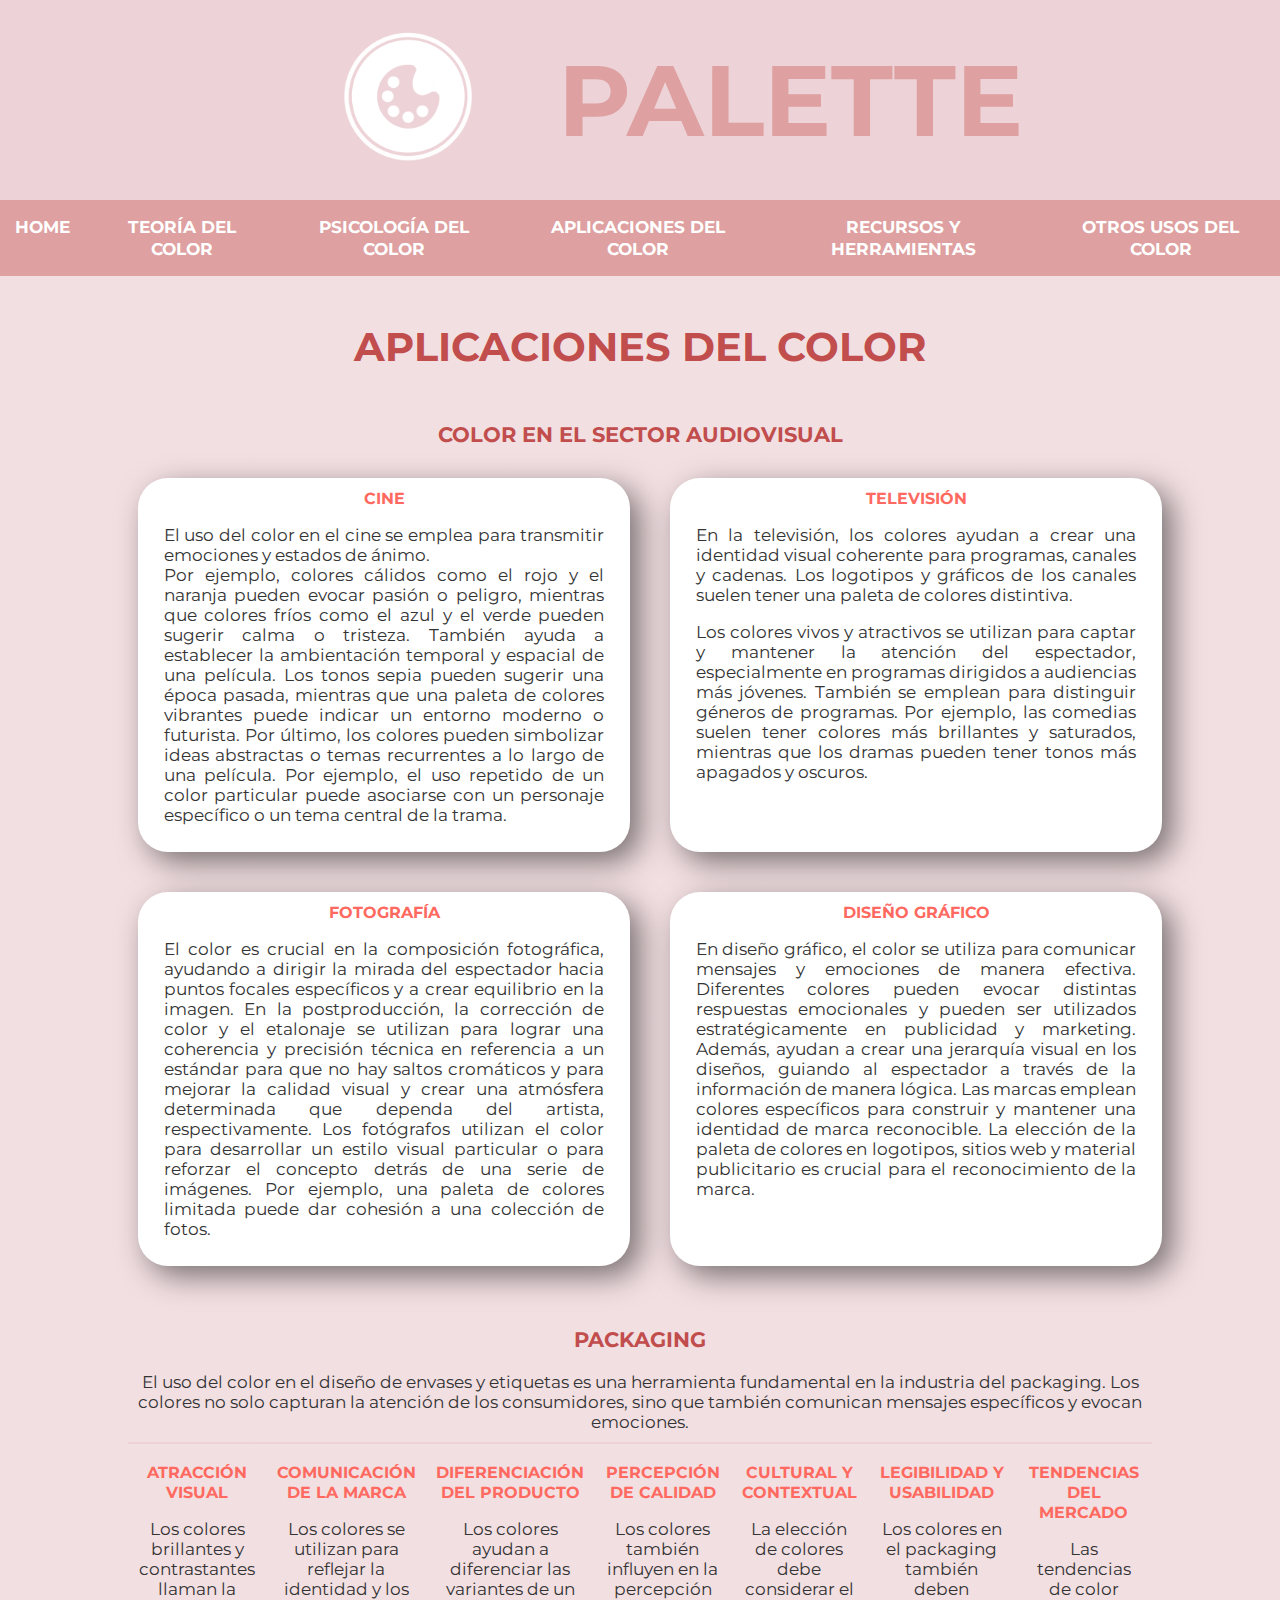
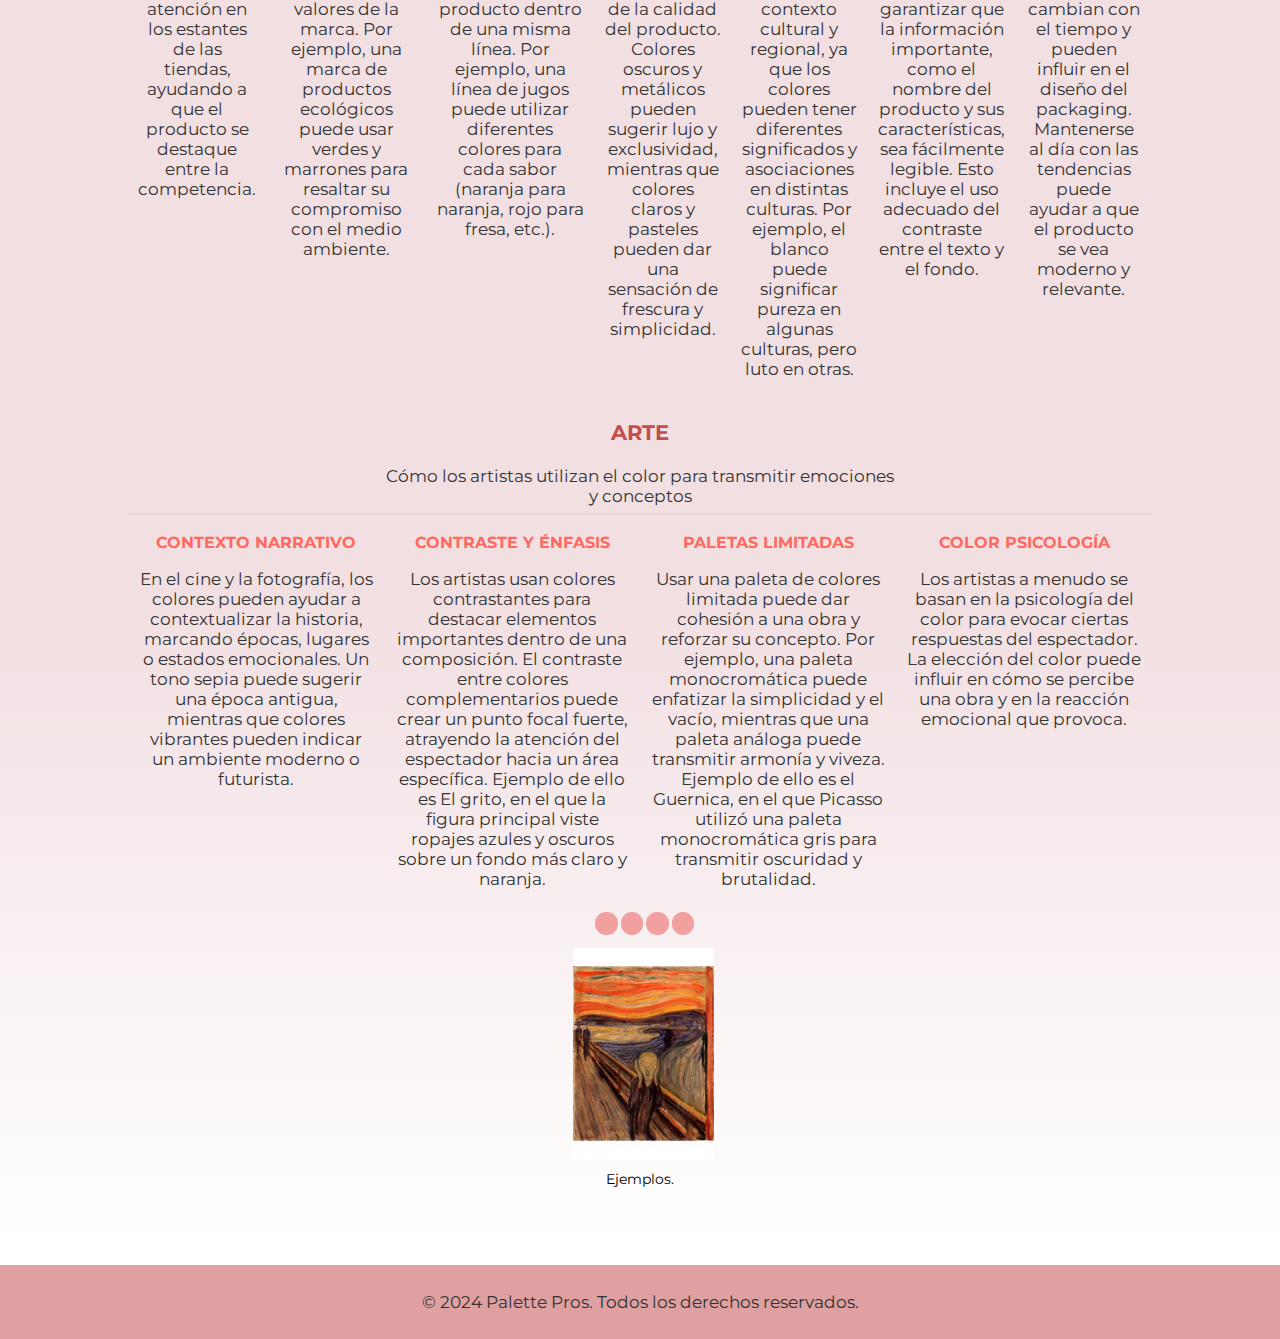
==== commit f6850598: "prerelease update" ====
--- a/APLICACIONES DEL COLOR.html
+++ b/APLICACIONES DEL COLOR.html
@@ -24,9 +24,9 @@
 		<a href="RECURSOS Y HERRAMIENTAS.html">RECURSOS Y HERRAMIENTAS</a>
 		<a href="OTROS USOS DEL COLOR.html">OTROS USOS DEL COLOR</a>
 	</nav>
-		<div class="apc-art-container">
-			<div class="bg-wrapper">
-				<div class="main">
+		<div class="bg-wrapper">
+			<div class="main">
+				<div class="apc-art-container">
 					<h1>Aplicaciones del color</h1>
 					<div class="apc-art1">
 						<hgroup>
@@ -140,7 +140,7 @@
 					</figure>
 				</div>
 			</div>
-		</div class="color-theory-tile">
+		</div>
 	<footer>
 		<div>
 			<p>&copy; 2024 Palette Pros. Todos los derechos reservados.</p>
--- a/CSS TRABAJO123.css
+++ b/CSS TRABAJO123.css
@@ -16,10 +16,21 @@
 	width: 80%;
 	margin: auto;
 	padding: 2% 0;
+	display: flex;
+	flex-flow: column nowrap;
+	flex-wrap: nowrap;
+}
+
+.main > * {
+	flex: 1;
 }
 
 .main h1 {
 	font-size: 40px;
+}
+
+h1, h2, h3, h4, h5, h6, p {
+	line-height: normal;
 }
 
 h1{
@@ -52,7 +63,7 @@
 
 p {
 	color:#333333;
-	font-size: 15px;
+	font-size: 1.2em;
 }
 
 a{
@@ -119,7 +130,7 @@
 nav {
 	background-color: #dea0a0;
 	width: 100%;
-	height: 55px;
+	height: auto;
 	overflow: hidden;
 	display: flex;
 	flex-flow: row nowrap; 
@@ -134,7 +145,6 @@
 	font-weight:bolder;
 	font-size: larger;
 	padding: 16px 15px;
-	margin: 1 1;
 }
 
 nav a:hover {
@@ -142,20 +152,16 @@
 	color: #c14d4d;
 }
 
-nav a.active {
-	background-color: #04AA6D;
-	color: white;
-}
-
 /* APLICACIONES DEL COLOR*/
 
 .apc-art-container {
 	display: flex;
 	flex-flow: column nowrap;
+	position: relative;
 }
 
 .apc-art-container > * {
-	flex: 1;
+	flex: 0;
 }
 
 .grid-wrapper {
@@ -206,21 +212,19 @@
 .apc-art2-flexbox-container {
 	width:100%;
 	height:100%;
-	text-align: center;
-	margin: auto;
-	display: flex;
-	flex-flow: row nowrap;
+	margin: 0 auto;
+	display: flex;
+	flex-flow: row;
 	justify-content: space-between;
-	align-items: baseline;
+	align-items: stretch;
 }
 
 .apc-art2-flexbox-container div{
 	flex: 1 1 100%;
-	text-align: center;
-	margin: auto;
+	margin: 0 auto;
 	padding: 1%;
 	width: 300px;
-	height: 200px;
+	height: auto;
 }
 
 .apc-art3-header {
@@ -238,21 +242,19 @@
 .apc-art3-flexbox-container {
 	width:100%;
 	height:100%;
-	text-align: center;
-	margin: auto;
-	display: flex;
-	flex-flow: row nowrap;
+	margin: 0 auto;
+	display: flex;
+	flex-flow: row;
 	justify-content: space-between;
-	align-items: baseline;
+	align-items: stretch;
 }
 
 .apc-art3-flexbox-container div{
 	flex: 1 1 100%;
-	text-align: center;
-	margin: auto;
+	margin: 0 auto;
 	padding: 1%;
 	width: 300px;
-	height: 200px;
+	height: auto;
 }
 
  section {
